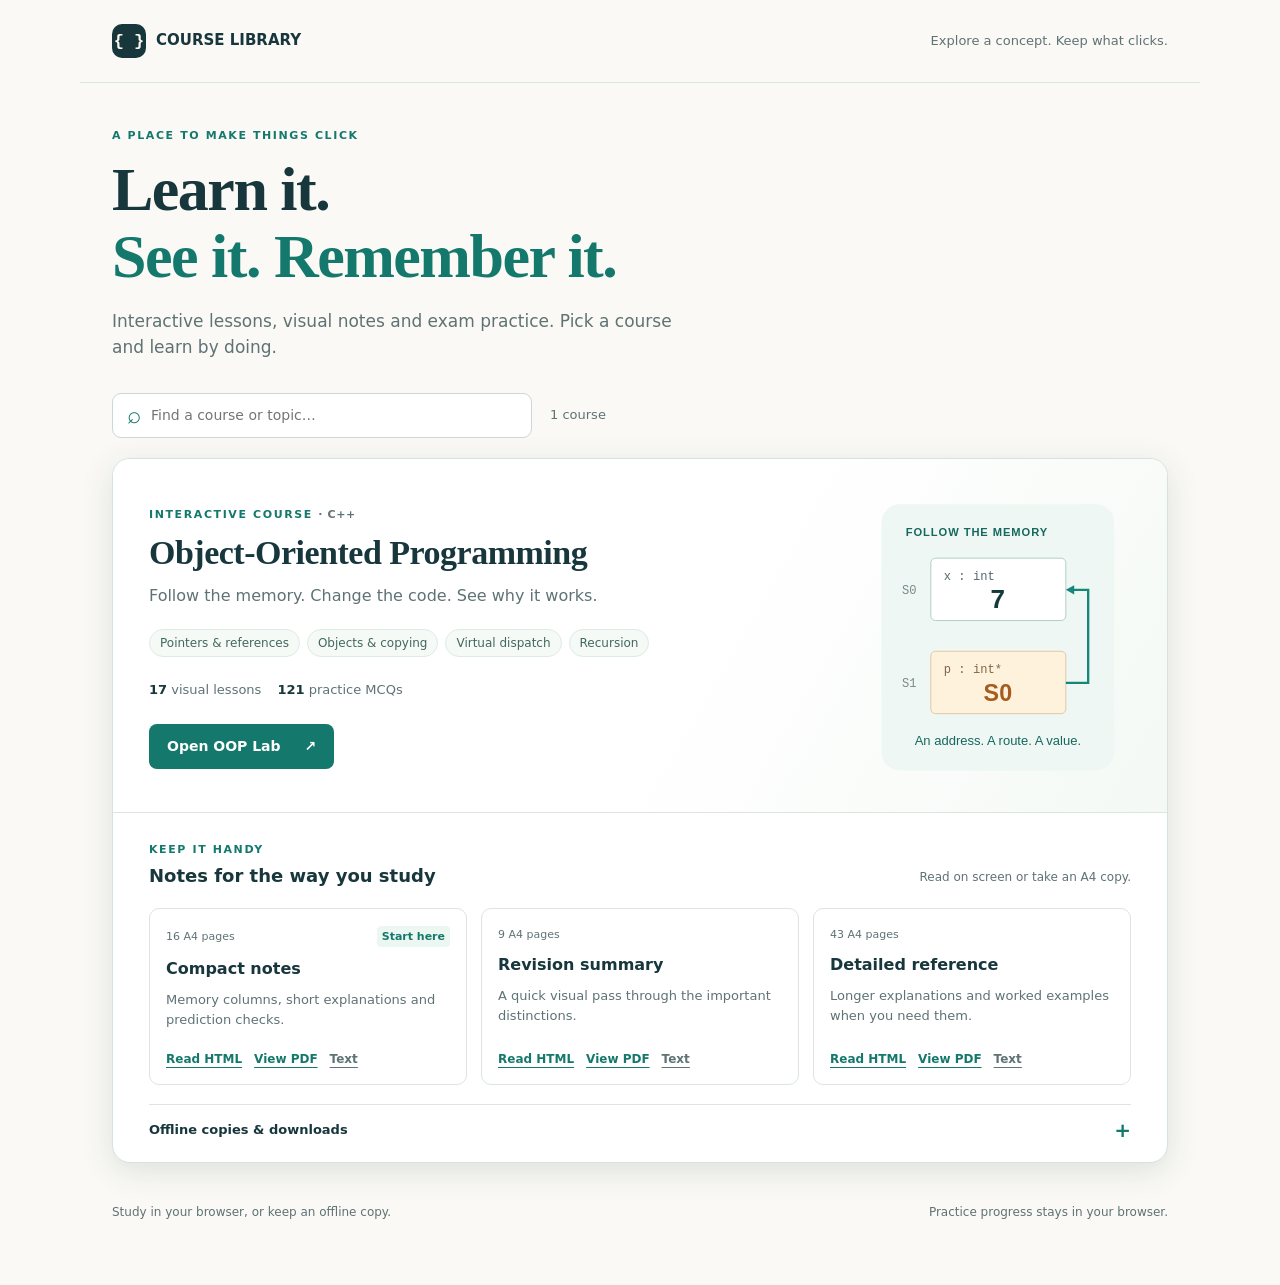
==== index.html @ b1abdab0 "Publish course library with OOP lab and visual study books" ====
<!doctype html>
<html lang="en">
<head>
<meta charset="utf-8"><meta name="viewport" content="width=device-width,initial-scale=1">
<meta name="theme-color" content="#123c3a"><meta name="description" content="Interactive lessons, visual notes and exam practice. Pick a course and learn by doing.">
<title>Course library · learn, explore, remember</title>
<style>
:root{--ink:#17373d;--muted:#5f7274;--teal:#14796c;--line:#dce5df;--paper:#faf9f5;--focus:#a65c1e}*{box-sizing:border-box}body{margin:0;background:var(--paper);color:var(--ink);font:16px/1.55 system-ui,-apple-system,'Segoe UI',sans-serif}a{color:var(--teal);text-underline-offset:4px}button,input,select{font:inherit}a:focus-visible,input:focus-visible,select:focus-visible,summary:focus-visible{outline:3px solid var(--focus);outline-offset:5px;border-radius:4px}.skip{position:absolute;top:-80px;left:12px;padding:10px;background:white;z-index:5}.skip:focus{top:12px}.masthead{max-width:1120px;padding:24px 32px;margin:auto;display:flex;align-items:center;justify-content:space-between;border-bottom:1px solid var(--line)}.brand{text-decoration:none;color:var(--ink);display:flex;align-items:center;gap:10px;font-weight:750;font-size:15px}.mark{display:grid;place-items:center;width:34px;height:34px;border-radius:10px;background:var(--ink);color:#fff9ee;font:700 17px ui-monospace,monospace}.masthead p{margin:0;color:var(--muted);font-size:13px}main{max-width:1120px;margin:auto;padding:44px 32px 64px}.intro{max-width:700px;margin-bottom:32px}.eyebrow{font-size:11px;letter-spacing:1.6px;font-weight:750;color:var(--teal)}.eyebrow span{letter-spacing:.6px;color:var(--muted)}h1{font:600 clamp(40px,6vw,62px)/1.08 Georgia,'Times New Roman',serif;letter-spacing:-1.5px;margin:12px 0 18px}h1 em{font-style:normal;color:var(--teal)}.intro p{max-width:590px;color:var(--muted);font-size:17px;margin:0}.library-tools{display:flex;align-items:center;gap:18px;margin-bottom:20px}.search{display:flex;align-items:center;gap:10px;border:1px solid #ccd8d1;border-radius:9px;background:white;max-width:420px;flex:1;padding:0 14px}.search span{font-size:24px;color:var(--teal)}.search input{border:0;background:transparent;width:100%;padding:11px 0;color:var(--ink);min-width:0;font-size:14px}.search input:focus-visible{outline-offset:0;outline:0}.search:focus-within{outline:3px solid var(--teal);outline-offset:3px}.result-count{font-size:13px;color:var(--muted);white-space:nowrap}.track-control{font-size:13px;display:flex;gap:8px;align-items:center}.track-control select{border:1px solid #ccd8d1;border-radius:7px;padding:8px;background:white}.course{border:1px solid #d6e2dc;border-radius:18px;background:white;box-shadow:0 8px 32px #193b3520;overflow:hidden;margin-bottom:24px}.course-main{display:grid;grid-template-columns:minmax(0,1fr) 270px;padding:34px 36px 30px;gap:24px;align-items:center;background:linear-gradient(120deg,#fff 55%,#f4f9f5)}h2{font:600 34px/1.15 Georgia,'Times New Roman',serif;letter-spacing:-.5px;margin:10px 0 12px;max-width:480px}.course-hook{color:var(--muted);max-width:480px;margin:0 0 20px}.chips{display:flex;flex-wrap:wrap;gap:7px;list-style:none;margin:0 0 23px;padding:0}.chips li{border:1px solid #deebe5;border-radius:30px;background:#f5faf7;padding:4px 10px;font-size:12px;color:#42675f}.course-stats{display:flex;flex-wrap:wrap;gap:16px;font-size:13px;color:var(--muted);margin:0 0 23px}.course-stats b{color:var(--ink)}.primary{display:inline-flex;justify-content:center;align-items:center;gap:24px;padding:12px 18px;border-radius:8px;background:var(--teal);color:white;font-size:14px;font-weight:700;text-decoration:none;transition:transform .15s,background .15s}.primary:hover{background:#105f55;transform:translateY(-2px)}.primary:active{transform:translateY(1px)}.course-art svg{width:100%;height:auto;display:block;max-height:290px}.resources{padding:28px 36px 22px;border-top:1px solid var(--line)}.resource-heading{display:flex;align-items:end;justify-content:space-between;gap:16px;margin-bottom:18px}h3{margin:4px 0 0;font-size:18px;font-weight:650}.resource-heading p{font-size:12px;color:var(--muted);margin:0 0 3px}.note-grid{display:grid;grid-template-columns:repeat(3,minmax(0,1fr));gap:14px}.note-card{border:1px solid var(--line);border-radius:10px;padding:17px 16px 15px;display:flex;flex-direction:column;min-width:0}.note-meta{display:flex;align-items:center;justify-content:space-between;gap:5px;font-size:11px;color:var(--muted)}.recommended{color:var(--teal);background:#edf7f1;border-radius:4px;padding:2px 5px;font-weight:750}h4{font-size:16px;margin:10px 0 8px}.note-card p{font-size:13px;color:var(--muted);margin:0 0 20px;flex:1}.note-actions{display:flex;gap:12px;flex-wrap:wrap;font-size:12px;font-weight:650}.note-actions a:last-child{color:var(--muted)}.downloads{margin-top:19px;border-top:1px solid var(--line)}.downloads summary{cursor:pointer;padding:15px 0 0;font-size:13px;font-weight:650;list-style:none;display:flex;align-items:center;justify-content:space-between;gap:8px}.downloads summary::-webkit-details-marker{display:none}.downloads summary>span{font-size:20px;line-height:1;color:var(--teal);transition:transform .15s}.downloads[open] summary>span{transform:rotate(45deg)}.download-row{display:flex;justify-content:space-between;gap:18px;align-items:center;text-decoration:none;border-bottom:1px solid var(--line);padding:14px 0;font-size:13px}.download-row:last-child{border:0}.download-row small{display:block;color:var(--muted);font-size:12px;margin-top:2px}.download-row>span:last-child{font-size:22px}.empty{padding:32px;border:1px dashed #b2c8bc;border-radius:12px;color:var(--muted);text-align:center}.footer{font-size:12px;color:var(--muted);display:flex;justify-content:space-between;gap:20px;padding-top:16px}.footer p{margin:0}[hidden]{display:none!important}@media(max-width:760px){.masthead{padding:18px 20px}.masthead p{display:none}main{padding:32px 18px 40px}.intro{margin-bottom:26px}h1{font-size:43px}.intro p{font-size:16px}.library-tools{gap:10px;flex-wrap:wrap}.search{max-width:none}.course-main{padding:26px 22px;grid-template-columns:minmax(0,1fr)}h2{font-size:30px}.course-art{display:none}.resources{padding:24px 22px 19px}.resource-heading{display:block}.resource-heading p{margin-top:7px}.note-grid{grid-template-columns:1fr}.note-card{padding:16px}.note-card p{margin-bottom:13px}.note-actions{font-size:14px;gap:20px}.note-meta{font-size:12px}.footer{display:block}.footer p+p{margin-top:8px}.primary{width:100%}.track-control{width:100%}.track-control select{flex:1}}@media(prefers-reduced-motion:reduce){*{transition:none!important;animation:none!important}}@media print{.masthead,.library-tools,.course-art,.footer{display:none}main{padding:0}.course{box-shadow:none;break-inside:avoid}.course-main,.resources{padding:18px}.note-grid{display:block}.note-card{margin-bottom:10px}.downloads{display:none}}
</style>
</head>
<body>
<a class="skip" href="#courses">Skip to courses</a>
<header class="masthead"><a class="brand" href="./"><span class="mark" aria-hidden="true">{ }</span>COURSE LIBRARY</a><p>Explore a concept. Keep what clicks.</p></header>
<main>
<div class="intro"><div class="eyebrow">A PLACE TO MAKE THINGS CLICK</div><h1>Learn it.<br><em>See it. Remember it.</em></h1><p>Interactive lessons, visual notes and exam practice. Pick a course and learn by doing.</p></div>
<div class="library-tools"><label class="search"><span aria-hidden="true">⌕</span><input id="search" type="search" aria-label="Find a course or topic" placeholder="Find a course or topic…"></label><span class="result-count" aria-live="polite"><span id="result-count">1</span> <span id="result-label">course</span></span></div>
<div id="courses"><section class="course" id="oop" data-search="object-oriented programming oop lab c++  pointers &amp; references objects &amp; copying virtual dispatch recursion" data-tracks="" aria-labelledby="oop-title">
          <div class="course-main"><div class="course-copy"><div class="eyebrow">INTERACTIVE COURSE <span>· C++</span></div><h2 id="oop-title">Object-Oriented Programming</h2><p class="course-hook">Follow the memory. Change the code. See why it works.</p><ul class="chips" aria-label="Topics"><li>Pointers &amp; references</li><li>Objects &amp; copying</li><li>Virtual dispatch</li><li>Recursion</li></ul><div class="course-stats"><span><b>17</b> visual lessons</span><span><b>121</b> practice MCQs</span></div><a class="primary" href="courses/oop/index.html">Open OOP Lab <span aria-hidden="true">↗</span></a></div><div class="course-art" aria-hidden="true"><svg viewBox="0 0 290 310" role="presentation"><rect x="22" y="12" width="250" height="286" rx="20" fill="#eef7f4"/><text x="48" y="46" fill="#16685f" font-size="12" font-family="sans-serif" font-weight="700" letter-spacing="1">FOLLOW THE MEMORY</text><text x="44" y="108" fill="#778b8a" font-size="13" font-family="monospace">S0</text><rect x="75" y="70" width="145" height="67" rx="5" fill="white" stroke="#aacdc4"/><text x="89" y="93" fill="#53676b" font-size="13" font-family="monospace">x : int</text><text x="147" y="123" text-anchor="middle" fill="#123c3a" font-size="28" font-family="sans-serif" font-weight="700">7</text><text x="44" y="208" fill="#778b8a" font-size="13" font-family="monospace">S1</text><rect x="75" y="170" width="145" height="67" rx="5" fill="#fff2dd" stroke="#dec4a0"/><text x="89" y="193" fill="#7d6649" font-size="13" font-family="monospace">p : int*</text><text x="147" y="223" text-anchor="middle" fill="#a65c1e" font-size="25" font-family="sans-serif" font-weight="700">S0</text><path d="M220 204 H244 V104 H226" fill="none" stroke="#168678" stroke-width="2.5"/><polygon points="220,104 229,99 229,109" fill="#168678"/><text x="147" y="271" text-anchor="middle" fill="#16685f" font-size="14" font-family="sans-serif">An address. A route. A value.</text></svg></div></div>
          <div class="resources"><div class="resource-heading"><div><div class="eyebrow">KEEP IT HANDY</div><h3>Notes for the way you study</h3></div><p>Read on screen or take an A4 copy.</p></div><div class="note-grid"><article class="note-card"><div class="note-meta"><span>16 A4 pages</span><span class="recommended">Start here</span></div><h4>Compact notes</h4><p>Memory columns, short explanations and prediction checks.</p><div class="note-actions"><a href="courses/oop/notes/compact.html">Read HTML</a><a href="courses/oop/notes/compact.pdf">View PDF</a><a href="courses/oop/notes/compact.txt">Text</a></div></article><article class="note-card"><div class="note-meta"><span>9 A4 pages</span></div><h4>Revision summary</h4><p>A quick visual pass through the important distinctions.</p><div class="note-actions"><a href="courses/oop/notes/summary.html">Read HTML</a><a href="courses/oop/notes/summary.pdf">View PDF</a><a href="courses/oop/notes/summary.txt">Text</a></div></article><article class="note-card"><div class="note-meta"><span>43 A4 pages</span></div><h4>Detailed reference</h4><p>Longer explanations and worked examples when you need them.</p><div class="note-actions"><a href="courses/oop/notes/reference.html">Read HTML</a><a href="courses/oop/notes/reference.pdf">View PDF</a><a href="courses/oop/notes/reference.txt">Text</a></div></article></div><details class="downloads"><summary>Offline copies & downloads <span aria-hidden="true">+</span></summary><div><a class="download-row" href="courses/oop/index.html" download="OOP-Lab.html"><span><strong>Offline lab HTML</strong><small>The whole lab in one file</small></span><span aria-hidden="true">↓</span></a><a class="download-row" href="courses/oop/downloads/compact-notes.zip" download><span><strong>Compact notes pack</strong><small>PDF, interactive HTML and text</small></span><span aria-hidden="true">↓</span></a><a class="download-row" href="courses/oop/downloads/reference-and-summary.zip" download><span><strong>Reference &amp; summary pack</strong><small>Both books in PDF, HTML and text</small></span><span aria-hidden="true">↓</span></a></div></details></div></section></div>
<p class="empty" id="empty" hidden>No matching courses. Try a course name, language or topic.</p>
<footer class="footer"><p>Study in your browser, or keep an offline copy.</p><p>Practice progress stays in your browser.</p></footer>
</main>
<script>
const search=document.querySelector('#search'),track=document.querySelector('#track'),cards=[...document.querySelectorAll('.course')];
function filter(){const words=search.value.toLocaleLowerCase().trim().split(/\s+/).filter(Boolean),selected=track?track.value:'';let count=0;for(const c of cards){const matches=words.every(w=>c.dataset.search.includes(w))&&(!selected||c.dataset.tracks.split(' ').includes(selected));c.hidden=!matches;if(matches)count++;}document.querySelector('#result-count').textContent=count;document.querySelector('#result-label').textContent=count===1?'course':'courses';document.querySelector('#empty').hidden=count!==0;}
search.addEventListener('input',filter);if(track)track.addEventListener('change',filter);
</script>
</body>
</html>
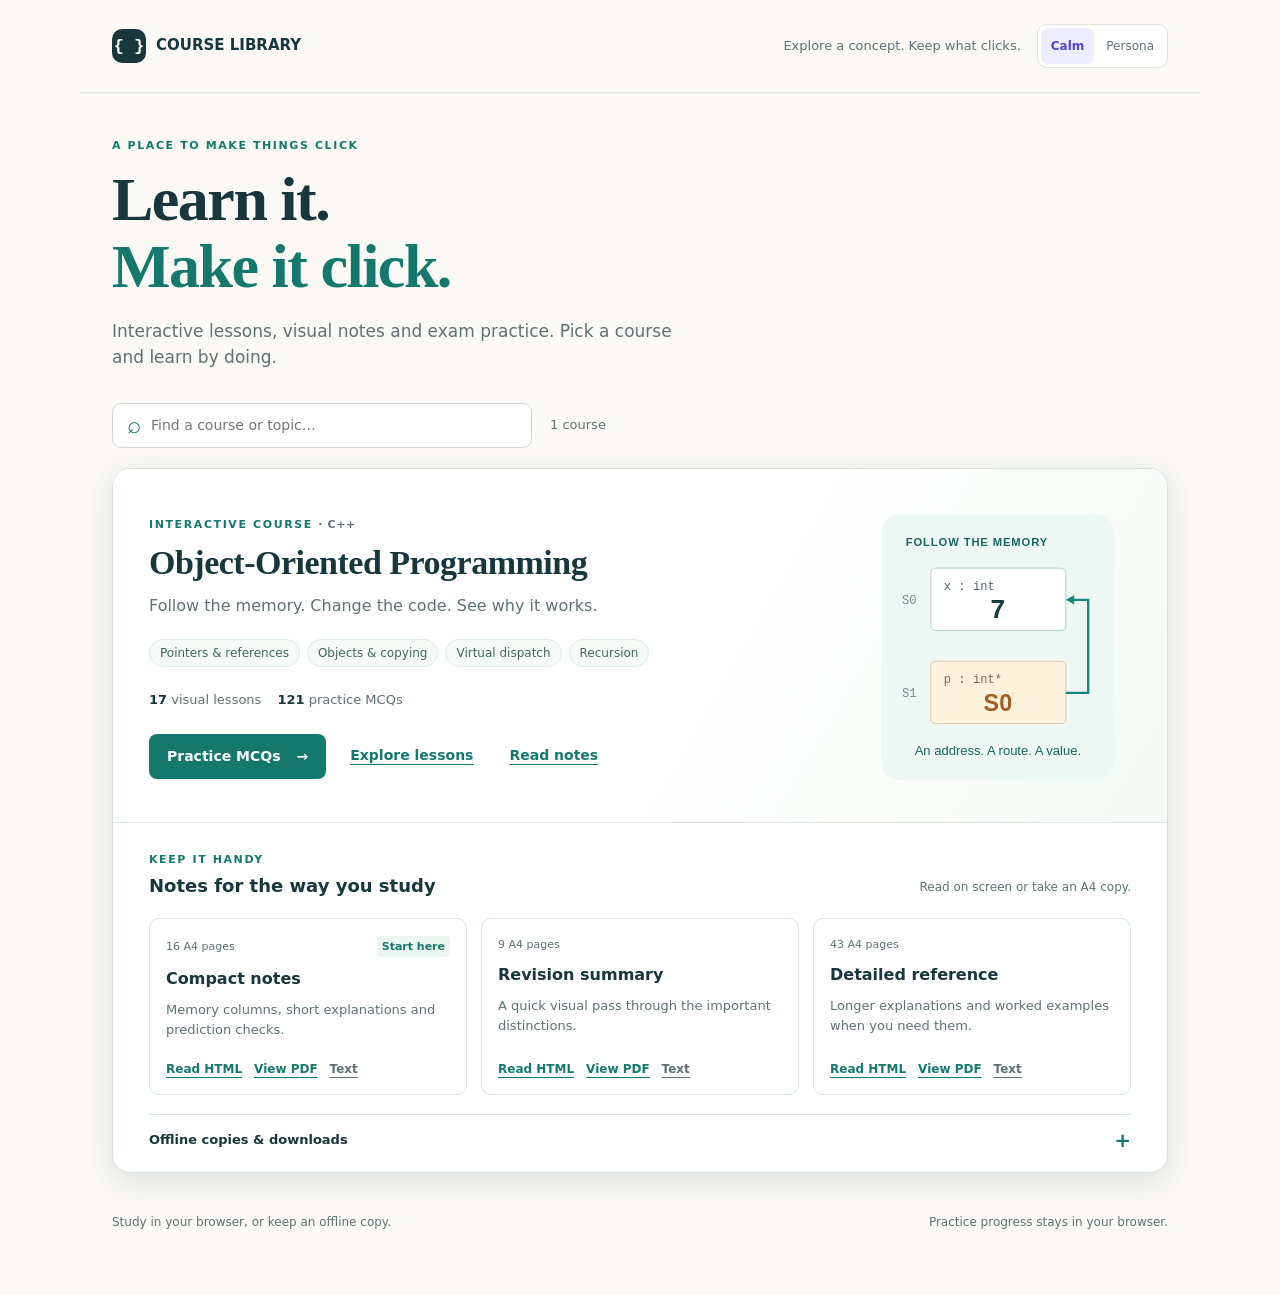
==== commit e4b30a70: "Add optional Persona appearance and improve shared study UX" ====
--- a/index.html
+++ b/index.html
@@ -4,18 +4,141 @@
 <meta charset="utf-8"><meta name="viewport" content="width=device-width,initial-scale=1">
 <meta name="theme-color" content="#123c3a"><meta name="description" content="Interactive lessons, visual notes and exam practice. Pick a course and learn by doing.">
 <title>Course library · learn, explore, remember</title>
+<script>try{document.documentElement.dataset.appearance=localStorage.getItem('course-appearance')==='persona'?'persona':'calm'}catch{}</script>
 <style>
 :root{--ink:#17373d;--muted:#5f7274;--teal:#14796c;--line:#dce5df;--paper:#faf9f5;--focus:#a65c1e}*{box-sizing:border-box}body{margin:0;background:var(--paper);color:var(--ink);font:16px/1.55 system-ui,-apple-system,'Segoe UI',sans-serif}a{color:var(--teal);text-underline-offset:4px}button,input,select{font:inherit}a:focus-visible,input:focus-visible,select:focus-visible,summary:focus-visible{outline:3px solid var(--focus);outline-offset:5px;border-radius:4px}.skip{position:absolute;top:-80px;left:12px;padding:10px;background:white;z-index:5}.skip:focus{top:12px}.masthead{max-width:1120px;padding:24px 32px;margin:auto;display:flex;align-items:center;justify-content:space-between;border-bottom:1px solid var(--line)}.brand{text-decoration:none;color:var(--ink);display:flex;align-items:center;gap:10px;font-weight:750;font-size:15px}.mark{display:grid;place-items:center;width:34px;height:34px;border-radius:10px;background:var(--ink);color:#fff9ee;font:700 17px ui-monospace,monospace}.masthead p{margin:0;color:var(--muted);font-size:13px}main{max-width:1120px;margin:auto;padding:44px 32px 64px}.intro{max-width:700px;margin-bottom:32px}.eyebrow{font-size:11px;letter-spacing:1.6px;font-weight:750;color:var(--teal)}.eyebrow span{letter-spacing:.6px;color:var(--muted)}h1{font:600 clamp(40px,6vw,62px)/1.08 Georgia,'Times New Roman',serif;letter-spacing:-1.5px;margin:12px 0 18px}h1 em{font-style:normal;color:var(--teal)}.intro p{max-width:590px;color:var(--muted);font-size:17px;margin:0}.library-tools{display:flex;align-items:center;gap:18px;margin-bottom:20px}.search{display:flex;align-items:center;gap:10px;border:1px solid #ccd8d1;border-radius:9px;background:white;max-width:420px;flex:1;padding:0 14px}.search span{font-size:24px;color:var(--teal)}.search input{border:0;background:transparent;width:100%;padding:11px 0;color:var(--ink);min-width:0;font-size:14px}.search input:focus-visible{outline-offset:0;outline:0}.search:focus-within{outline:3px solid var(--teal);outline-offset:3px}.result-count{font-size:13px;color:var(--muted);white-space:nowrap}.track-control{font-size:13px;display:flex;gap:8px;align-items:center}.track-control select{border:1px solid #ccd8d1;border-radius:7px;padding:8px;background:white}.course{border:1px solid #d6e2dc;border-radius:18px;background:white;box-shadow:0 8px 32px #193b3520;overflow:hidden;margin-bottom:24px}.course-main{display:grid;grid-template-columns:minmax(0,1fr) 270px;padding:34px 36px 30px;gap:24px;align-items:center;background:linear-gradient(120deg,#fff 55%,#f4f9f5)}h2{font:600 34px/1.15 Georgia,'Times New Roman',serif;letter-spacing:-.5px;margin:10px 0 12px;max-width:480px}.course-hook{color:var(--muted);max-width:480px;margin:0 0 20px}.chips{display:flex;flex-wrap:wrap;gap:7px;list-style:none;margin:0 0 23px;padding:0}.chips li{border:1px solid #deebe5;border-radius:30px;background:#f5faf7;padding:4px 10px;font-size:12px;color:#42675f}.course-stats{display:flex;flex-wrap:wrap;gap:16px;font-size:13px;color:var(--muted);margin:0 0 23px}.course-stats b{color:var(--ink)}.primary{display:inline-flex;justify-content:center;align-items:center;gap:24px;padding:12px 18px;border-radius:8px;background:var(--teal);color:white;font-size:14px;font-weight:700;text-decoration:none;transition:transform .15s,background .15s}.primary:hover{background:#105f55;transform:translateY(-2px)}.primary:active{transform:translateY(1px)}.course-art svg{width:100%;height:auto;display:block;max-height:290px}.resources{padding:28px 36px 22px;border-top:1px solid var(--line)}.resource-heading{display:flex;align-items:end;justify-content:space-between;gap:16px;margin-bottom:18px}h3{margin:4px 0 0;font-size:18px;font-weight:650}.resource-heading p{font-size:12px;color:var(--muted);margin:0 0 3px}.note-grid{display:grid;grid-template-columns:repeat(3,minmax(0,1fr));gap:14px}.note-card{border:1px solid var(--line);border-radius:10px;padding:17px 16px 15px;display:flex;flex-direction:column;min-width:0}.note-meta{display:flex;align-items:center;justify-content:space-between;gap:5px;font-size:11px;color:var(--muted)}.recommended{color:var(--teal);background:#edf7f1;border-radius:4px;padding:2px 5px;font-weight:750}h4{font-size:16px;margin:10px 0 8px}.note-card p{font-size:13px;color:var(--muted);margin:0 0 20px;flex:1}.note-actions{display:flex;gap:12px;flex-wrap:wrap;font-size:12px;font-weight:650}.note-actions a:last-child{color:var(--muted)}.downloads{margin-top:19px;border-top:1px solid var(--line)}.downloads summary{cursor:pointer;padding:15px 0 0;font-size:13px;font-weight:650;list-style:none;display:flex;align-items:center;justify-content:space-between;gap:8px}.downloads summary::-webkit-details-marker{display:none}.downloads summary>span{font-size:20px;line-height:1;color:var(--teal);transition:transform .15s}.downloads[open] summary>span{transform:rotate(45deg)}.download-row{display:flex;justify-content:space-between;gap:18px;align-items:center;text-decoration:none;border-bottom:1px solid var(--line);padding:14px 0;font-size:13px}.download-row:last-child{border:0}.download-row small{display:block;color:var(--muted);font-size:12px;margin-top:2px}.download-row>span:last-child{font-size:22px}.empty{padding:32px;border:1px dashed #b2c8bc;border-radius:12px;color:var(--muted);text-align:center}.footer{font-size:12px;color:var(--muted);display:flex;justify-content:space-between;gap:20px;padding-top:16px}.footer p{margin:0}[hidden]{display:none!important}@media(max-width:760px){.masthead{padding:18px 20px}.masthead p{display:none}main{padding:32px 18px 40px}.intro{margin-bottom:26px}h1{font-size:43px}.intro p{font-size:16px}.library-tools{gap:10px;flex-wrap:wrap}.search{max-width:none}.course-main{padding:26px 22px;grid-template-columns:minmax(0,1fr)}h2{font-size:30px}.course-art{display:none}.resources{padding:24px 22px 19px}.resource-heading{display:block}.resource-heading p{margin-top:7px}.note-grid{grid-template-columns:1fr}.note-card{padding:16px}.note-card p{margin-bottom:13px}.note-actions{font-size:14px;gap:20px}.note-meta{font-size:12px}.footer{display:block}.footer p+p{margin-top:8px}.primary{width:100%}.track-control{width:100%}.track-control select{flex:1}}@media(prefers-reduced-motion:reduce){*{transition:none!important;animation:none!important}}@media print{.masthead,.library-tools,.course-art,.footer{display:none}main{padding:0}.course{box-shadow:none;break-inside:avoid}.course-main,.resources{padding:18px}.note-grid{display:block}.note-card{margin-bottom:10px}.downloads{display:none}}
+</style>
+<style>:root{--persona-backdrop:url([data-uri])}
+/* Shared behavior and readable layout in both appearances. */
+[hidden]{display:none!important}.layout,.on-course .layout{display:block;max-width:1440px}.layout main,.on-course main{max-width:1320px;margin:auto;padding:32px clamp(20px,4vw,64px) 60px}.site-header{gap:16px}.brand{min-width:0}.chapters-toggle{display:grid;place-items:center;padding:0;width:44px;min-width:44px;height:44px;min-height:44px;font-size:19px;letter-spacing:1px;box-shadow:none!important;background:transparent!important;color:var(--ink)!important}.site-header nav{margin-left:auto}.course-rail,.on-course .course-rail,.header-away .course-rail{display:none;position:fixed;top:0;left:0;right:auto;bottom:0;width:min(370px,calc(100vw - 30px));height:100dvh;max-height:100dvh;border-radius:0;z-index:81;padding:22px;background:var(--panel);border-right:1px solid var(--line);box-shadow:12px 0 60px #18132d35;overflow:auto;overscroll-behavior:contain}.course-rail.open,.on-course .course-rail.open{display:block}.nav-scrim{position:fixed;inset:0;z-index:80;width:100%;height:100%;background:#14102375!important;border:0;border-radius:0;box-shadow:none!important;backdrop-filter:blur(3px);cursor:pointer}.menu-open{overflow:hidden}.drawer-heading{display:flex;align-items:center;justify-content:space-between;margin-bottom:16px}.drawer-heading button{min-width:44px;padding:4px;font-size:24px;box-shadow:none}.drawer-modes{display:grid;grid-template-columns:1fr 1fr;gap:8px;padding-bottom:20px;border-bottom:1px solid var(--line)}.drawer-modes a{padding:10px;border:1px solid var(--line);border-radius:8px;text-decoration:none;font-size:13px}.rail-intro{display:none}.chapter-link{font-size:13px;min-height:48px}.course-rail input[type=checkbox]{width:auto}.appearance-picker{display:flex;gap:2px;padding:3px;border:1px solid var(--line,#dfe2ee);border-radius:10px;background:var(--panel,#fff)}.appearance-picker button{min-height:36px;padding:6px 10px;font-size:12px;border:0;box-shadow:none;border-radius:7px;background:transparent;color:var(--muted,#68677e);transform:none!important}.appearance-picker button[aria-pressed=true]{background:var(--sage,#eeedff);color:var(--green,#5146dc);font-weight:750}.practice-heading{display:flex;align-items:center;justify-content:space-between;gap:20px;margin:10px 0 24px}.practice-heading h1{font-size:clamp(30px,4vw,50px);margin:7px 0 9px}.practice-heading p{margin:0;color:var(--muted)}.practice-setup{margin:0;padding:28px;max-width:none;background:var(--panel)}.practice-start{display:flex;align-items:center;gap:18px;margin-bottom:26px;flex-wrap:wrap}.practice-start button{min-width:200px;font-size:17px}.practice-start p{margin:0;font-size:14px;color:var(--muted)}.practice-filters{border-top:1px solid var(--line);padding-top:22px;display:grid;gap:22px}.choice-group{border:0;padding:0;margin:0;min-width:0}.choice-group legend{font-size:13px;font-weight:700;margin-bottom:10px}.filter-chips,.model-options{display:flex;flex-wrap:wrap;gap:7px}.filter-chip,.model-options button{padding:9px 13px;min-height:44px;font-size:13px;box-shadow:none;background:var(--panel);color:var(--ink);border:1px solid var(--line)}.filter-chip[aria-pressed=true],.model-options button[aria-pressed=true]{color:var(--green);border-color:var(--green);background:var(--sage);box-shadow:inset 0 0 0 1px var(--green)}.filter-more{border-top:1px solid var(--line);padding-top:12px}.filter-more summary{cursor:pointer;min-height:44px;display:flex;align-items:center;font-size:14px;font-weight:650}.filter-more .field-grid{margin-top:14px}.session-alternatives{display:flex;flex-wrap:wrap;gap:14px;align-items:center;border-top:1px solid var(--line);margin-top:24px;padding-top:20px}.practice-metrics{display:flex;gap:20px;flex-wrap:wrap;font-size:12px;color:var(--muted);margin:22px 0}.practice-metrics b{color:var(--ink);font-size:18px}.session-progress{display:flex;gap:14px;flex-wrap:wrap;justify-content:space-between;margin:20px 0 6px}.session-progress span{font-size:13px;color:var(--muted)}.session-progress b{color:var(--ink);font-variant-numeric:tabular-nums}.session-counter{display:flex;gap:16px;flex-wrap:wrap}.quiz-card{padding:clamp(20px,3vw,38px)}.quiz-card h2{color:var(--ink);font-size:clamp(20px,2.4vw,30px);line-height:1.4}.choice{color:var(--ink);font-size:15px;min-height:59px;align-items:center}.choice-letter{color:var(--ink)}.quiz-card .button-row{margin-top:20px}.feedback{margin-top:20px}.feedback p{color:#335d49}.feedback.is-missed p{color:#624623}.quiz-nav-status{min-height:24px;font-size:13px;color:var(--muted)}.model-choice{display:flex;flex-direction:column;gap:8px;min-width:0}.model-choice>span{font-size:12px;color:var(--muted)}.model-options button{font-size:12px}.control-row{align-items:center}.probe-slider{width:min(380px,100%);display:flex;gap:12px;align-items:center;font-size:13px}.probe-slider input{flex:1;min-width:80px}.timeline-scrub{display:flex;align-items:center;gap:14px;margin-top:14px;font-size:12px;color:var(--muted)}.timeline-scrub input{flex:1;min-width:90px;max-width:500px}.array-cell[data-lab-set]{cursor:pointer;box-shadow:0 3px 0 #d5cde9;background:white;color:var(--ink);padding:10px;min-width:52px;font:20px var(--mono)}.array-cell[data-lab-set].selected{background:var(--pale-amber);border-color:var(--amber)}.recall-encounter{max-width:880px;margin:0 auto}.recall-deck-top{display:flex;justify-content:space-between;align-items:center;gap:18px;margin:22px 0}.recall-deck-top p{margin:0;font-size:13px;color:var(--muted)}.recall-stage{background:var(--panel);border:1px solid var(--line);padding:clamp(24px,5vw,48px);border-radius:20px;box-shadow:0 5px 0 #dcd9ec}.recall-stage h2{font-size:clamp(22px,3vw,32px);line-height:1.4;margin:18px 0 24px}.recall-stage textarea{width:100%;min-height:100px;border:1px solid var(--line);background:var(--paper);color:var(--ink);border-radius:10px;padding:14px;font:inherit;resize:vertical}.recall-explanation{margin-top:24px;padding:22px;border-left:4px solid var(--green);background:var(--sage);line-height:1.7}.recall-explanation p{margin:10px 0}.recall-rating{margin-top:24px}.recall-rating>p{font-size:12px;color:var(--muted)}.recall-links{display:flex;flex-wrap:wrap;gap:20px;margin-top:24px;font-size:14px}.recall-index{margin-top:26px}.recall-index summary{min-height:44px;cursor:pointer}.recall-index-list{display:flex;flex-wrap:wrap;gap:8px;margin-top:12px}.recall-index-list button{font-size:12px;background:var(--panel);color:var(--ink);border-color:var(--line);box-shadow:none}.recall-index-list button[aria-current=true]{border-color:var(--green);background:var(--sage)}.copy-stage{position:relative;width:100%;min-height:260px;display:grid;grid-template-columns:1fr 1fr;gap:40px 20px;align-items:center;padding:12px}.copy-port{position:relative;z-index:2}.copy-port small{display:block;font:11px var(--mono);margin-bottom:8px}.copy-port strong{display:inline-block;border:2px solid var(--green);background:var(--panel);padding:10px 22px;min-width:100px;font:700 22px var(--mono);border-radius:10px}.copy-resource{z-index:2;grid-column:1/-1;justify-self:center}.copy-stage.deep .copy-resource{grid-column:auto}.copy-resource small{display:block;font:11px var(--mono);margin-bottom:8px}.copy-resource strong{display:grid;place-items:center;width:90px;height:80px;background:var(--pale-amber);border:2px solid var(--amber);font:700 32px var(--mono);border-radius:10px;box-shadow:0 5px 0 #cba474}.copy-routes{position:absolute;inset:0;width:100%;height:100%;pointer-events:none;overflow:visible;z-index:1;color:var(--green)}.copy-routes path{fill:none;stroke:currentColor;stroke-width:3}.copy-routes .quiet-route{color:#8b92a2;stroke-dasharray:5 5}.copy-readings{display:flex;gap:20px;justify-content:center;font:13px var(--mono);flex-wrap:wrap}.machine-shell{position:relative;width:min(450px,100%);aspect-ratio:2/1;display:grid;place-items:center}.machine-art{display:none;position:absolute;inset:0;background-image:var(--memory-machine);background-size:contain;background-position:center;background-repeat:no-repeat;pointer-events:none}.machine-readout{z-index:1;display:flex;gap:24px;align-items:center;justify-content:center}.machine-readout .memory-cell{min-width:76px}.scope-lanes{display:flex;flex-direction:column;align-items:center;gap:18px;width:100%}.scope-frame{border:2px dashed var(--line);padding:12px;border-radius:12px;font-size:12px}.scope-static{display:flex;align-items:center;gap:12px}.scope-static>small{max-width:100px;font-size:11px}.scene-cue{display:flex;align-items:center;justify-content:space-between;gap:12px;margin-bottom:14px;font-size:12px;color:var(--muted)}.scene-cue b{color:var(--green)}
+@media(max-width:760px){.layout main,.on-course main{padding:24px 17px 45px}.site-header{height:auto;min-height:62px;gap:9px;flex-wrap:wrap;padding:8px 12px}.site-header nav{order:4;flex-basis:100%;height:34px;justify-content:center;gap:32px}.site-header nav a{min-height:32px;font-size:12px;padding:4px}.site-header [data-appearance-slot]{margin-left:auto}.appearance-picker button{padding:6px 8px;min-height:34px;font-size:11px}.brand{font-size:17px}.brand-icon{display:none}.chapters-toggle{width:38px;min-width:38px;min-height:38px;height:38px}.practice-heading{display:block}.practice-heading h1{font-size:35px}.practice-setup{padding:20px 17px}.practice-start{gap:12px}.practice-start button{width:100%;font-size:16px}.filter-chips{gap:6px}.filter-chip{font-size:12px;padding:9px 10px}.session-alternatives{display:grid}.session-alternatives button{width:100%}.choice{font-size:14px;line-height:1.6}.session-progress{gap:7px}.session-progress span{font-size:11px}.session-counter{gap:12px}.quiz-card{padding:20px 15px}.model-options{gap:6px}.model-options button{font-size:11px;padding:9px 11px}.copy-stage{padding:6px;gap:45px 12px}.copy-port strong{min-width:80px;padding:10px 14px;font-size:18px}.copy-port small{font-size:10px}.recall-stage{padding:24px 20px}.recall-stage .button-row button{flex:1}.recall-links{font-size:13px}.scope-static{gap:8px}.machine-readout{gap:12px}.machine-readout .memory-cell{min-width:60px;font-size:22px}.site-footer{font-size:12px}}
+.call-history{display:flex;flex-wrap:wrap;justify-content:center;gap:7px}.call-history>span{font-size:10px;color:var(--muted);background:var(--panel);border:1px solid var(--line);border-radius:6px;padding:7px}.call-history b{font:700 18px var(--mono);display:block;color:var(--ink)}
+.copy-blaster{display:none}.feedback-comparison{display:grid;grid-template-columns:1fr 1fr;gap:16px;margin:20px 0}.feedback-comparison figure{margin:0;border:1px solid currentColor;padding:16px;background:#fff8}.feedback-comparison svg{width:100%;max-height:160px;color:#45435a}.feedback-comparison figcaption{font-size:13px;color:#313043}.feedback-comparison b{display:block;margin-top:6px;font-size:12px}.feedback-comparison code{overflow-wrap:anywhere}
+.lab-body{display:flex;flex-direction:column}.lab-body>.tab-row{order:-4}.lab-body>.control-row{order:-3}.lab-body>.timeline-scrub{order:-2}.lab-body>.lab-stage{order:0}.lab-body>.status-box{order:1}.lab-body>.prediction{order:-1}.control-row{margin-top:8px;margin-bottom:18px}.probe-slider input{min-height:32px}.timeline-scrub{margin:0 0 18px}
+.scope-static{display:grid;grid-template-columns:1fr;justify-items:center;width:100%;gap:6px}.scope-static>small{max-width:none;font-size:12px}.machine-shell{max-width:450px;width:100%}:root:not([data-appearance=persona]) .machine-shell{aspect-ratio:auto;min-height:95px}
+.pipeline .trace-visited{border:2px solid var(--green);background:var(--sage);color:var(--ink)}.motion-on .trace-visited{animation:trace-visit .5s both;animation-delay:calc(var(--trace-order,0)*.12s)}@keyframes trace-visit{0%{opacity:.25;transform:translateY(-8px) scale(.96)}55%{opacity:1;transform:translateY(3px) scale(1.03,.97)}100%{transform:none}}.released-target{display:flex;flex-direction:column;align-items:center;justify-content:center;border:2px dashed #9292a5;color:var(--muted);padding:14px;min-height:105px;max-width:180px;gap:7px;font-size:13px}.released-target b{font-size:30px;line-height:1}.released-target small{font-size:11px}.diagram .released-target{background:#fff8}[data-appearance=persona] .released-target,[data-appearance=persona] .released-target small{color:#f3e5ed;background:#271e2b}
+@media(max-width:600px){.feedback-comparison{grid-template-columns:1fr}.feedback-comparison svg{max-height:145px}}
+@media print{.nav-scrim,.course-rail,.appearance-picker{display:none!important}}
+
+/* Composition follows the reviewed references; all content stays live. */
+@media screen{
+:root[data-appearance=persona]{--paper:#eeeae2;--panel:#fffdf6;--ink:#17171d;--muted:#55535b;--line:#c6c1bb;--green:#d90935;--sage:#ffe5e9;--amber:#a05a00;--pale-amber:#ffe5b2;--red:#b51535;--pale-red:#ffe7ed;--radius:3px}
+[data-appearance=persona] body{background-color:var(--paper);background-image:var(--persona-backdrop);background-size:100% auto;background-repeat:repeat-y;color:var(--ink)}
+[data-appearance=persona] .site-header,[data-appearance=persona] .masthead,[data-appearance=persona] .reader-header{background:#111116;color:#fff;border-bottom:5px solid #ed0739;backdrop-filter:none}
+[data-appearance=persona] .site-header .brand,[data-appearance=persona] .masthead .brand,[data-appearance=persona] .reader-header a{color:white}
+[data-appearance=persona] .brand-icon,[data-appearance=persona] .mark{background:#e50939;color:white;border-radius:0;transform:rotate(-7deg);box-shadow:3px 3px 0 white}
+[data-appearance=persona] .site-header nav a{color:#dcd8d9}
+[data-appearance=persona] .site-header nav a.active{color:#fff}
+[data-appearance=persona] .chapters-toggle{color:white!important;border-color:#67626e!important}
+[data-appearance=persona] .site-header .appearance-picker,[data-appearance=persona] .masthead .appearance-picker,[data-appearance=persona] .reader-header .appearance-picker{background:#26232b;border-color:#67616d}
+[data-appearance=persona] .appearance-picker button{color:#d8d4df;border-radius:0}
+[data-appearance=persona] .appearance-picker button[aria-pressed=true]{background:#e30939;color:white}
+[data-appearance=persona] h1{font-family:Impact,'Arial Narrow','Segoe UI',sans-serif;font-weight:400;letter-spacing:.005em}
+[data-appearance=persona] .layout main,[data-appearance=persona] .study-reader .book{background:#f5f0e8d9}
+[data-appearance=persona] .practice-heading,[data-appearance=persona] .mode-heading,[data-appearance=persona] .intro{padding:18px 20px;background:#fffdf5;box-shadow:5px 5px 0 #17171d;border-left:8px solid #e00837}
+[data-appearance=persona] .practice-heading h1,[data-appearance=persona] .mode-heading h1,[data-appearance=persona] .intro h1{font-size:clamp(40px,5vw,66px);line-height:1.03}
+[data-appearance=persona] .lesson-header h1{display:inline;background:#17171d;color:white;padding:8px 18px;box-shadow:7px 6px 0 #df0a37;box-decoration-break:clone;-webkit-box-decoration-break:clone;line-height:1.5}
+[data-appearance=persona] .lesson-intro{margin-top:16px;color:#37323d}
+[data-appearance=persona] h1 em{color:#cc0733}
+[data-appearance=persona] .eyebrow,[data-appearance=persona] .lesson-topline,[data-appearance=persona] .lesson-tools>span{color:#5b3440}
+[data-appearance=persona] button,[data-appearance=persona] .button,[data-appearance=persona] .primary{border-radius:2px;box-shadow:3px 4px 0 #18151e;border:2px solid #18151e}
+[data-appearance=persona] button:hover,[data-appearance=persona] .button:hover,[data-appearance=persona] .primary:hover{background:#b30028;color:white}
+[data-appearance=persona] button:active,[data-appearance=persona] .button:active{transform:translate(3px,3px) scale(.98);box-shadow:0 0 0 transparent}
+[data-appearance=persona] button.outline,[data-appearance=persona] .button.outline{background:#fffdf6;color:#17171d;border-color:#17171d;box-shadow:3px 3px 0 #b6b0b2}
+[data-appearance=persona] button.text-button{background:transparent;box-shadow:none;border:0;color:#b4062e}
+[data-appearance=persona] .practice-setup,[data-appearance=persona] .quiz-card,[data-appearance=persona] .recall-stage,[data-appearance=persona] .course,[data-appearance=persona] .keep-panel{border:2px solid #17171d;border-radius:3px;box-shadow:6px 7px 0 #17171d;background:#fffdf8}
+[data-appearance=persona] .practice-start{border-left:8px solid #e00939;padding-left:20px}
+[data-appearance=persona] .practice-start>button{font-size:21px;padding:17px 26px;box-shadow:4px 5px 0 #15151b}
+[data-appearance=persona] .filter-chip,[data-appearance=persona] .model-options button{background:#fffdf7;color:#24202c;border:1px solid #93909a;box-shadow:none}
+[data-appearance=persona] .filter-chip[aria-pressed=true],[data-appearance=persona] .model-options button[aria-pressed=true]{background:#15151b;color:white;border-color:#15151b;box-shadow:3px 3px 0 #e30a3b}
+[data-appearance=persona] .course-card{background:#fffdf8;border:2px solid #17171d;border-radius:2px;box-shadow:4px 4px 0 #bcb4b7;padding:23px}
+[data-appearance=persona] .course-card:hover{box-shadow:5px 6px 0 #df0a37;border-color:#17171d}
+[data-appearance=persona] .course-symbol{background:#17171d!important;color:white!important;border-radius:2px;transform:rotate(-5deg);box-shadow:3px 3px 0 #e1093a}
+[data-appearance=persona] .course-card small,[data-appearance=persona] .keep-panel li{color:#45414e}
+[data-appearance=persona] .course-focus,[data-appearance=persona] .exam-focus{border:2px solid #17171d;border-radius:2px;background:#fff1d4;color:#5a3a10}
+[data-appearance=persona] .diagram{background:#17171e;background-image:radial-gradient(#49404b 1px,transparent 1px);background-size:8px 8px;border:3px solid #17171d;border-radius:3px;color:#fff;box-shadow:5px 5px 0 #df0737;min-height:340px;padding:24px}
+[data-appearance=persona] .diagram-label,[data-appearance=persona] .diagram .mini-label,[data-appearance=persona] .diagram-title,[data-appearance=persona] .memory-name{color:#e4dce8}
+[data-appearance=persona] .memory-cell{background:#fffdf6;border-color:#e7e1e9;color:#17151c;border-radius:3px;box-shadow:4px 5px 0 #b00931;min-width:90px}
+[data-appearance=persona] .memory-cell.changed{background:#ffe5b2;border-color:#ffc96a;color:#251817;box-shadow:4px 5px 0 #e00939}
+[data-appearance=persona] .arrow,[data-appearance=persona] .pointer-wire,[data-appearance=persona] .alias-wire,[data-appearance=persona] .copy-routes{color:#ff315c}
+[data-appearance=persona] .alias-label{background:#e00839;color:white;border-radius:2px;box-shadow:3px 4px 0 #fff}
+[data-appearance=persona] .code-drawer{border:2px solid #17171d;border-radius:2px;background:#fffdf6;box-shadow:4px 4px 0 #c1babc}
+[data-appearance=persona] .code-drawer>summary{color:#17171d;font-weight:800}
+[data-appearance=persona] .lab-code,[data-appearance=persona] .quiz-code{background:#17171e;color:#fff7ed;border-radius:0}
+[data-appearance=persona] .lab-code pre{color:#fff8ed}
+[data-appearance=persona] .code-line.active{background:#66162c;border-left-color:#ffdc9a;color:#ffe4a1}
+[data-appearance=persona] .tab-row{background:#17171d;border-radius:2px;padding:6px;box-shadow:4px 4px 0 #b8afb5}
+[data-appearance=persona] .tab-row button{color:#e8e0e9;border-radius:0;box-shadow:none;border:0}
+[data-appearance=persona] .tab-row button.selected{background:#e00737;color:#fff;box-shadow:none}
+[data-appearance=persona] .status-box{border-radius:2px;border:1px solid #85bda4;border-left:6px solid #228260;background:#eaf7ef;color:#265640}
+[data-appearance=persona] .status-box.error{background:#fff0e4;border-color:#be895b;border-left-color:#b45f1b;color:#713911}
+[data-appearance=persona] .choice{border-radius:2px;color:#1d1921;border:1px solid #a9a1ad;box-shadow:3px 3px 0 #e1dce3}
+[data-appearance=persona] .choice.selected{background:#f4e8ff;border-color:#76608c}
+[data-appearance=persona] .choice.correct{background:#e1f5e9;border:2px solid #27835b;color:#1e6545}
+[data-appearance=persona] .choice.wrong{background:#ffe5ea;border:2px solid #c6163b;color:#a01031}
+[data-appearance=persona] .choice-letter{background:#17171d;color:white;border-radius:0}
+[data-appearance=persona] .feedback{border-radius:2px;border:2px solid #17171d;background:#eef8ed;color:#2b5a3d;box-shadow:4px 4px 0 #c6d6c7}
+[data-appearance=persona] .feedback.is-missed{background:#fff0d9;color:#69451c;box-shadow:4px 4px 0 #e0bd8e}
+[data-appearance=persona] .feedback h3{color:inherit;font-size:21px}
+[data-appearance=persona] .session-progress{padding:13px 16px;background:#17171d;border-left:6px solid #e00939;color:white}
+[data-appearance=persona] .session-progress span,[data-appearance=persona] .session-progress b{color:white}
+[data-appearance=persona] .recall-explanation{background:#f3e7dc;color:#30222a;border-color:#dc0836}
+[data-appearance=persona] .recall-stage h2{color:#17171d}
+[data-appearance=persona] .recall-index-list button{color:#29222e}
+[data-appearance=persona] .copy-port strong{border-color:#eee5ed;color:#17171d;border-radius:2px;box-shadow:4px 4px 0 #df0837}
+[data-appearance=persona] .copy-resource strong{color:#17171d;border-radius:2px;border-color:#ffdb99;box-shadow:4px 5px 0 #d80836}
+[data-appearance=persona] .copy-port small,[data-appearance=persona] .copy-resource small,[data-appearance=persona] .copy-readings{color:#f1e9f3}
+[data-appearance=persona] .copy-blaster{display:block;background-image:var(--copy-blaster);background-size:contain;background-repeat:no-repeat;background-position:center;width:min(190px,100%);height:110px;margin:0 auto 10px;pointer-events:none}
+[data-appearance=persona] .copy-port[data-copy-port=copy] .copy-blaster{transform:scaleX(-1)}
+[data-appearance=persona] .machine-art{display:block}
+[data-appearance=persona] .machine-readout .memory-cell{box-shadow:none;border:0;background:transparent;padding:0;min-height:32px;min-width:70px;color:#18151c;font-size:28px}
+[data-appearance=persona] .machine-readout .memory-name{color:#332c3a;font-size:11px;font-weight:700;line-height:1.2;margin:0 0 2px}
+[data-appearance=persona] .scope-frame{color:#e6dce9;border-color:#766676;border-radius:0}
+[data-appearance=persona] .scope-static>small{color:#f0e7f0}
+[data-appearance=persona] .frame{background:#3c1a2b;color:white;border:1px solid #ff5b7d;border-left:6px solid #f0053d;border-radius:2px;box-shadow:4px 4px 0 #050508}
+[data-appearance=persona] .frame.pending{border-left-color:#ffd481}
+[data-appearance=persona] .object-layer{background:#eee7df;color:#2f2532;border-radius:2px;border-color:#bab0bc}
+[data-appearance=persona] .object-layer.active{background:#ffdca7;border-color:#ffb734;color:#352415}
+[data-appearance=persona] .pipeline span{border-radius:2px;background:#fff9ec;color:#2c2330;border-color:#e1d1e4}
+[data-appearance=persona] .pipeline .current{background:#f91349;color:white}
+[data-appearance=persona] .health-avatar{background:#ef0b43;border-color:#ff8aa4;box-shadow:0 6px 0 #860b2a;border-radius:12px}
+[data-appearance=persona] .health-readout strong,[data-appearance=persona] .health-gate,[data-appearance=persona] .health-verdict{color:#fff2f8}
+[data-appearance=persona] .health-readout span{color:#dcc7da}
+[data-appearance=persona] .keep-panel li>span{background:#17171d;color:white;border-radius:0}
+[data-appearance=persona] .why-panel,[data-appearance=persona] .recall-check{border-radius:2px;background:#fffdf7;border-color:#a69ba9}
+[data-appearance=persona] .why-panel p,[data-appearance=persona] .recall-check p,[data-appearance=persona] .why-panel summary,[data-appearance=persona] .recall-check summary{color:#45394c}
+[data-appearance=persona] .practice-banner{background:#17171d;border-radius:2px;box-shadow:5px 5px 0 #df0a39}
+[data-appearance=persona] .practice-banner .button{background:#e00939;color:white;border-color:white;box-shadow:3px 3px 0 #752035}
+[data-appearance=persona] .motion-chip{background:#fff4e9!important;border-color:#a598ac!important;color:#4d344f!important;border-radius:2px}
+[data-appearance=persona] .chapter-link.active{background:#ffe1e9;color:#9c002a;box-shadow:inset 4px 0 #d90736}
+[data-appearance=persona] .chapter-link:hover{background:#f4e5e9}
+[data-appearance=persona] .course-main{background:#fffaf3;border-bottom:4px solid #17171d}
+[data-appearance=persona] .note-card{border:2px solid #17171d;border-radius:2px;box-shadow:3px 4px 0 #d1c8c9}
+[data-appearance=persona] .note-card h4{background:#17171d;color:white;display:inline;padding:5px 8px}
+[data-appearance=persona] .recommended{background:#fbe0e6;color:#a20c30}
+[data-appearance=persona] .reader-sheet{border:2px solid #17171d;box-shadow:7px 7px 0 #17171d}
+[data-appearance=persona] .reader-sheet>h1{font-family:Impact,'Arial Narrow',sans-serif;color:#17171d}
+[data-appearance=persona] .kicker{color:#ba0730;border-color:#ba0730}
+[data-appearance=persona] .visual-head{background:#17171d;color:white}
+[data-appearance=persona] .scene h3{color:#b20730}
+[data-appearance=persona] .visual{border:2px solid #17171d;background:#fffdf6;border-radius:2px}
+[data-appearance=persona] .visual-head button{background:#fffdf6;color:#17171d;border-color:#fffdf6;box-shadow:none}
+[data-appearance=persona] .codeblock{border-left:6px solid #e00639;background:#f2e9e4;border-radius:0}
+[data-appearance=persona] .question{background:#fff0d5;border-color:#ad7e42;border-radius:0}
+}
+@media screen and (max-width:760px){[data-appearance=persona] .practice-heading h1,[data-appearance=persona] .mode-heading h1{font-size:42px}[data-appearance=persona] .diagram{padding:18px 14px;min-height:300px}[data-appearance=persona] .lesson-header h1{font-size:26px;padding:6px 12px;line-height:1.55}[data-appearance=persona] .machine-readout .memory-cell{min-width:50px;font-size:26px}[data-appearance=persona] .machine-readout .memory-name{font-size:10px}}
+
+.course-routes{display:flex;align-items:center;gap:12px;flex-wrap:wrap}.secondary-route{font-size:14px;font-weight:700;padding:12px;min-height:46px}.masthead{gap:16px}.masthead p{margin-left:auto}.intro{max-width:800px}button:focus-visible{outline:3px solid var(--focus);outline-offset:4px}.appearance-picker{flex-shrink:0}.appearance-picker button{cursor:pointer}.course-routes .primary{gap:16px}@media(max-width:760px){.masthead{padding:14px 18px;flex-wrap:wrap}.masthead .appearance-picker{margin-left:auto}.course-routes{gap:8px}.secondary-route{flex:1;text-align:center}.intro{padding-right:0}.intro h1{font-size:43px}}@media screen{[data-appearance=persona] .masthead{max-width:none;padding-left:max(24px,calc((100vw - 1060px)/2));padding-right:max(24px,calc((100vw - 1060px)/2))}[data-appearance=persona] main{background:#f7f1e7d9}[data-appearance=persona] .course-main h2{font-family:Impact,'Arial Narrow',sans-serif;font-weight:400;font-size:40px}[data-appearance=persona] .primary{background:#dc0736}[data-appearance=persona] .course-art{padding:10px;background:#fff9ef;border:3px solid #17171d;box-shadow:6px 6px 0 #d80a35;transform:rotate(2deg)}}
 </style>
 </head>
 <body>
 <a class="skip" href="#courses">Skip to courses</a>
-<header class="masthead"><a class="brand" href="./"><span class="mark" aria-hidden="true">{ }</span>COURSE LIBRARY</a><p>Explore a concept. Keep what clicks.</p></header>
+<header class="masthead"><a class="brand" href="./"><span class="mark" aria-hidden="true">{ }</span>COURSE LIBRARY</a><p>Explore a concept. Keep what clicks.</p><span data-appearance-slot></span></header>
 <main>
-<div class="intro"><div class="eyebrow">A PLACE TO MAKE THINGS CLICK</div><h1>Learn it.<br><em>See it. Remember it.</em></h1><p>Interactive lessons, visual notes and exam practice. Pick a course and learn by doing.</p></div>
+<div class="intro"><div class="eyebrow">A PLACE TO MAKE THINGS CLICK</div><h1>Learn it.<br><em>Make it click.</em></h1><p>Interactive lessons, visual notes and exam practice. Pick a course and learn by doing.</p></div>
 <div class="library-tools"><label class="search"><span aria-hidden="true">⌕</span><input id="search" type="search" aria-label="Find a course or topic" placeholder="Find a course or topic…"></label><span class="result-count" aria-live="polite"><span id="result-count">1</span> <span id="result-label">course</span></span></div>
 <div id="courses"><section class="course" id="oop" data-search="object-oriented programming oop lab c++  pointers &amp; references objects &amp; copying virtual dispatch recursion" data-tracks="" aria-labelledby="oop-title">
-          <div class="course-main"><div class="course-copy"><div class="eyebrow">INTERACTIVE COURSE <span>· C++</span></div><h2 id="oop-title">Object-Oriented Programming</h2><p class="course-hook">Follow the memory. Change the code. See why it works.</p><ul class="chips" aria-label="Topics"><li>Pointers &amp; references</li><li>Objects &amp; copying</li><li>Virtual dispatch</li><li>Recursion</li></ul><div class="course-stats"><span><b>17</b> visual lessons</span><span><b>121</b> practice MCQs</span></div><a class="primary" href="courses/oop/index.html">Open OOP Lab <span aria-hidden="true">↗</span></a></div><div class="course-art" aria-hidden="true"><svg viewBox="0 0 290 310" role="presentation"><rect x="22" y="12" width="250" height="286" rx="20" fill="#eef7f4"/><text x="48" y="46" fill="#16685f" font-size="12" font-family="sans-serif" font-weight="700" letter-spacing="1">FOLLOW THE MEMORY</text><text x="44" y="108" fill="#778b8a" font-size="13" font-family="monospace">S0</text><rect x="75" y="70" width="145" height="67" rx="5" fill="white" stroke="#aacdc4"/><text x="89" y="93" fill="#53676b" font-size="13" font-family="monospace">x : int</text><text x="147" y="123" text-anchor="middle" fill="#123c3a" font-size="28" font-family="sans-serif" font-weight="700">7</text><text x="44" y="208" fill="#778b8a" font-size="13" font-family="monospace">S1</text><rect x="75" y="170" width="145" height="67" rx="5" fill="#fff2dd" stroke="#dec4a0"/><text x="89" y="193" fill="#7d6649" font-size="13" font-family="monospace">p : int*</text><text x="147" y="223" text-anchor="middle" fill="#a65c1e" font-size="25" font-family="sans-serif" font-weight="700">S0</text><path d="M220 204 H244 V104 H226" fill="none" stroke="#168678" stroke-width="2.5"/><polygon points="220,104 229,99 229,109" fill="#168678"/><text x="147" y="271" text-anchor="middle" fill="#16685f" font-size="14" font-family="sans-serif">An address. A route. A value.</text></svg></div></div>
+          <div class="course-main"><div class="course-copy"><div class="eyebrow">INTERACTIVE COURSE <span>· C++</span></div><h2 id="oop-title">Object-Oriented Programming</h2><p class="course-hook">Follow the memory. Change the code. See why it works.</p><ul class="chips" aria-label="Topics"><li>Pointers &amp; references</li><li>Objects &amp; copying</li><li>Virtual dispatch</li><li>Recursion</li></ul><div class="course-stats"><span><b>17</b> visual lessons</span><span><b>121</b> practice MCQs</span></div><div class="course-routes"><a class="primary" href="courses/oop/index.html#practice">Practice MCQs <span aria-hidden="true">&rarr;</span></a><a class="secondary-route" href="courses/oop/index.html#course">Explore lessons</a><a class="secondary-route" href="courses/oop/notes/compact.html">Read notes</a></div></div><div class="course-art" aria-hidden="true"><svg viewBox="0 0 290 310" role="presentation"><rect x="22" y="12" width="250" height="286" rx="20" fill="#eef7f4"/><text x="48" y="46" fill="#16685f" font-size="12" font-family="sans-serif" font-weight="700" letter-spacing="1">FOLLOW THE MEMORY</text><text x="44" y="108" fill="#778b8a" font-size="13" font-family="monospace">S0</text><rect x="75" y="70" width="145" height="67" rx="5" fill="white" stroke="#aacdc4"/><text x="89" y="93" fill="#53676b" font-size="13" font-family="monospace">x : int</text><text x="147" y="123" text-anchor="middle" fill="#123c3a" font-size="28" font-family="sans-serif" font-weight="700">7</text><text x="44" y="208" fill="#778b8a" font-size="13" font-family="monospace">S1</text><rect x="75" y="170" width="145" height="67" rx="5" fill="#fff2dd" stroke="#dec4a0"/><text x="89" y="193" fill="#7d6649" font-size="13" font-family="monospace">p : int*</text><text x="147" y="223" text-anchor="middle" fill="#a65c1e" font-size="25" font-family="sans-serif" font-weight="700">S0</text><path d="M220 204 H244 V104 H226" fill="none" stroke="#168678" stroke-width="2.5"/><polygon points="220,104 229,99 229,109" fill="#168678"/><text x="147" y="271" text-anchor="middle" fill="#16685f" font-size="14" font-family="sans-serif">An address. A route. A value.</text></svg></div></div>
           <div class="resources"><div class="resource-heading"><div><div class="eyebrow">KEEP IT HANDY</div><h3>Notes for the way you study</h3></div><p>Read on screen or take an A4 copy.</p></div><div class="note-grid"><article class="note-card"><div class="note-meta"><span>16 A4 pages</span><span class="recommended">Start here</span></div><h4>Compact notes</h4><p>Memory columns, short explanations and prediction checks.</p><div class="note-actions"><a href="courses/oop/notes/compact.html">Read HTML</a><a href="courses/oop/notes/compact.pdf">View PDF</a><a href="courses/oop/notes/compact.txt">Text</a></div></article><article class="note-card"><div class="note-meta"><span>9 A4 pages</span></div><h4>Revision summary</h4><p>A quick visual pass through the important distinctions.</p><div class="note-actions"><a href="courses/oop/notes/summary.html">Read HTML</a><a href="courses/oop/notes/summary.pdf">View PDF</a><a href="courses/oop/notes/summary.txt">Text</a></div></article><article class="note-card"><div class="note-meta"><span>43 A4 pages</span></div><h4>Detailed reference</h4><p>Longer explanations and worked examples when you need them.</p><div class="note-actions"><a href="courses/oop/notes/reference.html">Read HTML</a><a href="courses/oop/notes/reference.pdf">View PDF</a><a href="courses/oop/notes/reference.txt">Text</a></div></article></div><details class="downloads"><summary>Offline copies & downloads <span aria-hidden="true">+</span></summary><div><a class="download-row" href="courses/oop/index.html" download="OOP-Lab.html"><span><strong>Offline lab HTML</strong><small>The whole lab in one file</small></span><span aria-hidden="true">↓</span></a><a class="download-row" href="courses/oop/downloads/compact-notes.zip" download><span><strong>Compact notes pack</strong><small>PDF, interactive HTML and text</small></span><span aria-hidden="true">↓</span></a><a class="download-row" href="courses/oop/downloads/reference-and-summary.zip" download><span><strong>Reference &amp; summary pack</strong><small>Both books in PDF, HTML and text</small></span><span aria-hidden="true">↓</span></a></div></details></div></section></div>
 <p class="empty" id="empty" hidden>No matching courses. Try a course name, language or topic.</p>
 <footer class="footer"><p>Study in your browser, or keep an offline copy.</p><p>Practice progress stays in your browser.</p></footer>
@@ -25,5 +148,27 @@
 function filter(){const words=search.value.toLocaleLowerCase().trim().split(/\s+/).filter(Boolean),selected=track?track.value:'';let count=0;for(const c of cards){const matches=words.every(w=>c.dataset.search.includes(w))&&(!selected||c.dataset.tracks.split(' ').includes(selected));c.hidden=!matches;if(matches)count++;}document.querySelector('#result-count').textContent=count;document.querySelector('#result-label').textContent=count===1?'course':'courses';document.querySelector('#empty').hidden=count!==0;}
 search.addEventListener('input',filter);if(track)track.addEventListener('change',filter);
 </script>
+<script>(() => {
+ 'use strict';
+ const root=document.documentElement;
+ const current=()=>root.dataset.appearance==='persona'?'persona':'calm';
+ const apply=value=>{
+   root.dataset.appearance=value==='persona'?'persona':'calm';
+   document.querySelectorAll('[data-appearance]').forEach(b=>b.setAttribute('aria-pressed',String(b.dataset.appearance===current())));
+   document.querySelector('meta[name="theme-color"]')?.setAttribute('content',current()==='persona'?'#111116':'#5146dc');
+ };
+ try{apply(localStorage.getItem('course-appearance'));}catch{apply('calm');}
+ document.querySelectorAll('[data-appearance-slot]').forEach(slot=>{
+   slot.innerHTML='<div class="appearance-picker" role="group" aria-label="Appearance"><button type="button" data-appearance="calm" title="Calm appearance">Calm</button><button type="button" data-appearance="persona" title="Persona inspired appearance">Persona</button></div>';
+ });
+ apply(current());
+ document.addEventListener('click',event=>{
+   const button=event.target.closest('[data-appearance]');if(!button)return;
+   apply(button.dataset.appearance);
+   try{localStorage.setItem('course-appearance',current());}catch{}
+ });
+ window.addEventListener('storage',event=>{if(event.key==='course-appearance')apply(event.newValue);});
+})();
+</script>
 </body>
 </html>
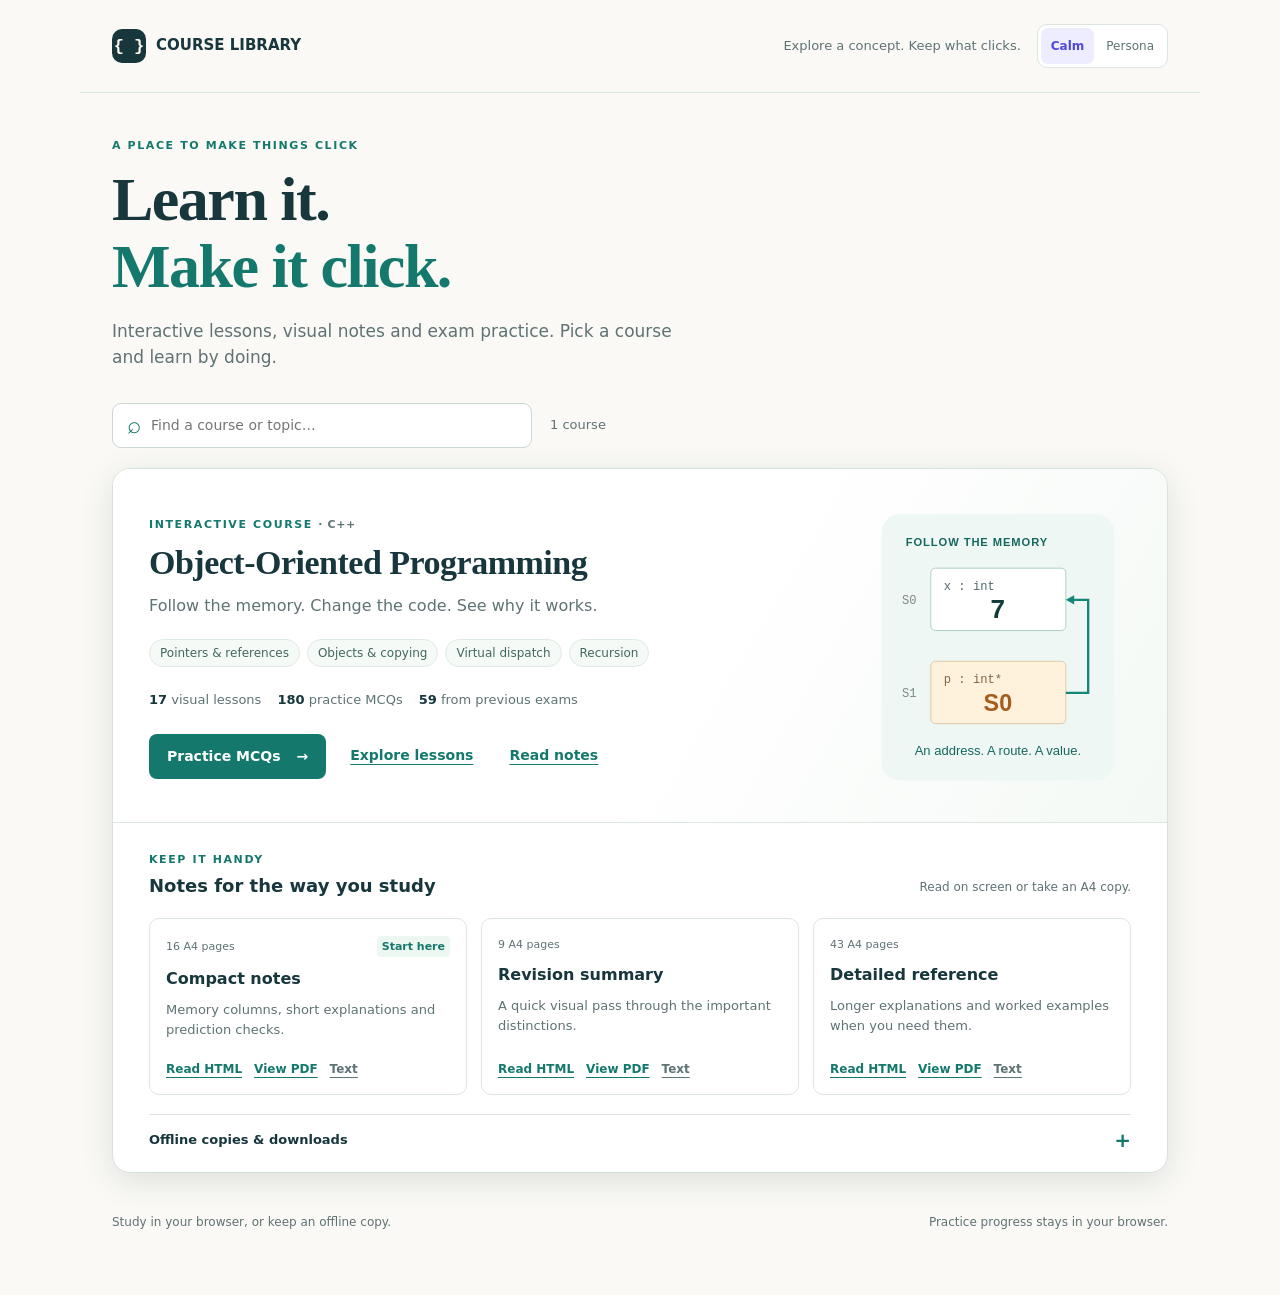
==== commit 666f9c96: "Add reviewed previous-exam practice and answer library" ====
--- a/index.html
+++ b/index.html
@@ -1,6 +1,9 @@
 <!doctype html>
 <html lang="en">
 <head>
+<link rel="icon" type="image/png" sizes="64x64" href="favicon.png">
+<link rel="alternate icon" href="favicon.ico">
+<link rel="apple-touch-icon" sizes="180x180" href="apple-touch-icon.png">
 <meta charset="utf-8"><meta name="viewport" content="width=device-width,initial-scale=1">
 <meta name="theme-color" content="#123c3a"><meta name="description" content="Interactive lessons, visual notes and exam practice. Pick a course and learn by doing.">
 <title>Course library · learn, explore, remember</title>
@@ -31,7 +34,7 @@
 [data-appearance=persona] .site-header nav a.active{color:#fff}
 [data-appearance=persona] .chapters-toggle{color:white!important;border-color:#67626e!important}
 [data-appearance=persona] .site-header .appearance-picker,[data-appearance=persona] .masthead .appearance-picker,[data-appearance=persona] .reader-header .appearance-picker{background:#26232b;border-color:#67616d}
-[data-appearance=persona] .appearance-picker button{color:#d8d4df;border-radius:0}
+[data-appearance=persona] .appearance-picker button{color:#d8d4df;border-radius:7px;border:0;box-shadow:none}
 [data-appearance=persona] .appearance-picker button[aria-pressed=true]{background:#e30939;color:white}
 [data-appearance=persona] h1{font-family:Impact,'Arial Narrow','Segoe UI',sans-serif;font-weight:400;letter-spacing:.005em}
 [data-appearance=persona] .layout main,[data-appearance=persona] .study-reader .book{background:#f5f0e8d9}
@@ -138,7 +141,7 @@
 <div class="intro"><div class="eyebrow">A PLACE TO MAKE THINGS CLICK</div><h1>Learn it.<br><em>Make it click.</em></h1><p>Interactive lessons, visual notes and exam practice. Pick a course and learn by doing.</p></div>
 <div class="library-tools"><label class="search"><span aria-hidden="true">⌕</span><input id="search" type="search" aria-label="Find a course or topic" placeholder="Find a course or topic…"></label><span class="result-count" aria-live="polite"><span id="result-count">1</span> <span id="result-label">course</span></span></div>
 <div id="courses"><section class="course" id="oop" data-search="object-oriented programming oop lab c++  pointers &amp; references objects &amp; copying virtual dispatch recursion" data-tracks="" aria-labelledby="oop-title">
-          <div class="course-main"><div class="course-copy"><div class="eyebrow">INTERACTIVE COURSE <span>· C++</span></div><h2 id="oop-title">Object-Oriented Programming</h2><p class="course-hook">Follow the memory. Change the code. See why it works.</p><ul class="chips" aria-label="Topics"><li>Pointers &amp; references</li><li>Objects &amp; copying</li><li>Virtual dispatch</li><li>Recursion</li></ul><div class="course-stats"><span><b>17</b> visual lessons</span><span><b>121</b> practice MCQs</span></div><div class="course-routes"><a class="primary" href="courses/oop/index.html#practice">Practice MCQs <span aria-hidden="true">&rarr;</span></a><a class="secondary-route" href="courses/oop/index.html#course">Explore lessons</a><a class="secondary-route" href="courses/oop/notes/compact.html">Read notes</a></div></div><div class="course-art" aria-hidden="true"><svg viewBox="0 0 290 310" role="presentation"><rect x="22" y="12" width="250" height="286" rx="20" fill="#eef7f4"/><text x="48" y="46" fill="#16685f" font-size="12" font-family="sans-serif" font-weight="700" letter-spacing="1">FOLLOW THE MEMORY</text><text x="44" y="108" fill="#778b8a" font-size="13" font-family="monospace">S0</text><rect x="75" y="70" width="145" height="67" rx="5" fill="white" stroke="#aacdc4"/><text x="89" y="93" fill="#53676b" font-size="13" font-family="monospace">x : int</text><text x="147" y="123" text-anchor="middle" fill="#123c3a" font-size="28" font-family="sans-serif" font-weight="700">7</text><text x="44" y="208" fill="#778b8a" font-size="13" font-family="monospace">S1</text><rect x="75" y="170" width="145" height="67" rx="5" fill="#fff2dd" stroke="#dec4a0"/><text x="89" y="193" fill="#7d6649" font-size="13" font-family="monospace">p : int*</text><text x="147" y="223" text-anchor="middle" fill="#a65c1e" font-size="25" font-family="sans-serif" font-weight="700">S0</text><path d="M220 204 H244 V104 H226" fill="none" stroke="#168678" stroke-width="2.5"/><polygon points="220,104 229,99 229,109" fill="#168678"/><text x="147" y="271" text-anchor="middle" fill="#16685f" font-size="14" font-family="sans-serif">An address. A route. A value.</text></svg></div></div>
+          <div class="course-main"><div class="course-copy"><div class="eyebrow">INTERACTIVE COURSE <span>· C++</span></div><h2 id="oop-title">Object-Oriented Programming</h2><p class="course-hook">Follow the memory. Change the code. See why it works.</p><ul class="chips" aria-label="Topics"><li>Pointers &amp; references</li><li>Objects &amp; copying</li><li>Virtual dispatch</li><li>Recursion</li></ul><div class="course-stats"><span><b>17</b> visual lessons</span><span><b>180</b> practice MCQs</span><span><b>59</b> from previous exams</span></div><div class="course-routes"><a class="primary" href="courses/oop/index.html#practice">Practice MCQs <span aria-hidden="true">&rarr;</span></a><a class="secondary-route" href="courses/oop/index.html#course">Explore lessons</a><a class="secondary-route" href="courses/oop/notes/compact.html">Read notes</a></div></div><div class="course-art" aria-hidden="true"><svg viewBox="0 0 290 310" role="presentation"><rect x="22" y="12" width="250" height="286" rx="20" fill="#eef7f4"/><text x="48" y="46" fill="#16685f" font-size="12" font-family="sans-serif" font-weight="700" letter-spacing="1">FOLLOW THE MEMORY</text><text x="44" y="108" fill="#778b8a" font-size="13" font-family="monospace">S0</text><rect x="75" y="70" width="145" height="67" rx="5" fill="white" stroke="#aacdc4"/><text x="89" y="93" fill="#53676b" font-size="13" font-family="monospace">x : int</text><text x="147" y="123" text-anchor="middle" fill="#123c3a" font-size="28" font-family="sans-serif" font-weight="700">7</text><text x="44" y="208" fill="#778b8a" font-size="13" font-family="monospace">S1</text><rect x="75" y="170" width="145" height="67" rx="5" fill="#fff2dd" stroke="#dec4a0"/><text x="89" y="193" fill="#7d6649" font-size="13" font-family="monospace">p : int*</text><text x="147" y="223" text-anchor="middle" fill="#a65c1e" font-size="25" font-family="sans-serif" font-weight="700">S0</text><path d="M220 204 H244 V104 H226" fill="none" stroke="#168678" stroke-width="2.5"/><polygon points="220,104 229,99 229,109" fill="#168678"/><text x="147" y="271" text-anchor="middle" fill="#16685f" font-size="14" font-family="sans-serif">An address. A route. A value.</text></svg></div></div>
           <div class="resources"><div class="resource-heading"><div><div class="eyebrow">KEEP IT HANDY</div><h3>Notes for the way you study</h3></div><p>Read on screen or take an A4 copy.</p></div><div class="note-grid"><article class="note-card"><div class="note-meta"><span>16 A4 pages</span><span class="recommended">Start here</span></div><h4>Compact notes</h4><p>Memory columns, short explanations and prediction checks.</p><div class="note-actions"><a href="courses/oop/notes/compact.html">Read HTML</a><a href="courses/oop/notes/compact.pdf">View PDF</a><a href="courses/oop/notes/compact.txt">Text</a></div></article><article class="note-card"><div class="note-meta"><span>9 A4 pages</span></div><h4>Revision summary</h4><p>A quick visual pass through the important distinctions.</p><div class="note-actions"><a href="courses/oop/notes/summary.html">Read HTML</a><a href="courses/oop/notes/summary.pdf">View PDF</a><a href="courses/oop/notes/summary.txt">Text</a></div></article><article class="note-card"><div class="note-meta"><span>43 A4 pages</span></div><h4>Detailed reference</h4><p>Longer explanations and worked examples when you need them.</p><div class="note-actions"><a href="courses/oop/notes/reference.html">Read HTML</a><a href="courses/oop/notes/reference.pdf">View PDF</a><a href="courses/oop/notes/reference.txt">Text</a></div></article></div><details class="downloads"><summary>Offline copies & downloads <span aria-hidden="true">+</span></summary><div><a class="download-row" href="courses/oop/index.html" download="OOP-Lab.html"><span><strong>Offline lab HTML</strong><small>The whole lab in one file</small></span><span aria-hidden="true">↓</span></a><a class="download-row" href="courses/oop/downloads/compact-notes.zip" download><span><strong>Compact notes pack</strong><small>PDF, interactive HTML and text</small></span><span aria-hidden="true">↓</span></a><a class="download-row" href="courses/oop/downloads/reference-and-summary.zip" download><span><strong>Reference &amp; summary pack</strong><small>Both books in PDF, HTML and text</small></span><span aria-hidden="true">↓</span></a></div></details></div></section></div>
 <p class="empty" id="empty" hidden>No matching courses. Try a course name, language or topic.</p>
 <footer class="footer"><p>Study in your browser, or keep an offline copy.</p><p>Practice progress stays in your browser.</p></footer>
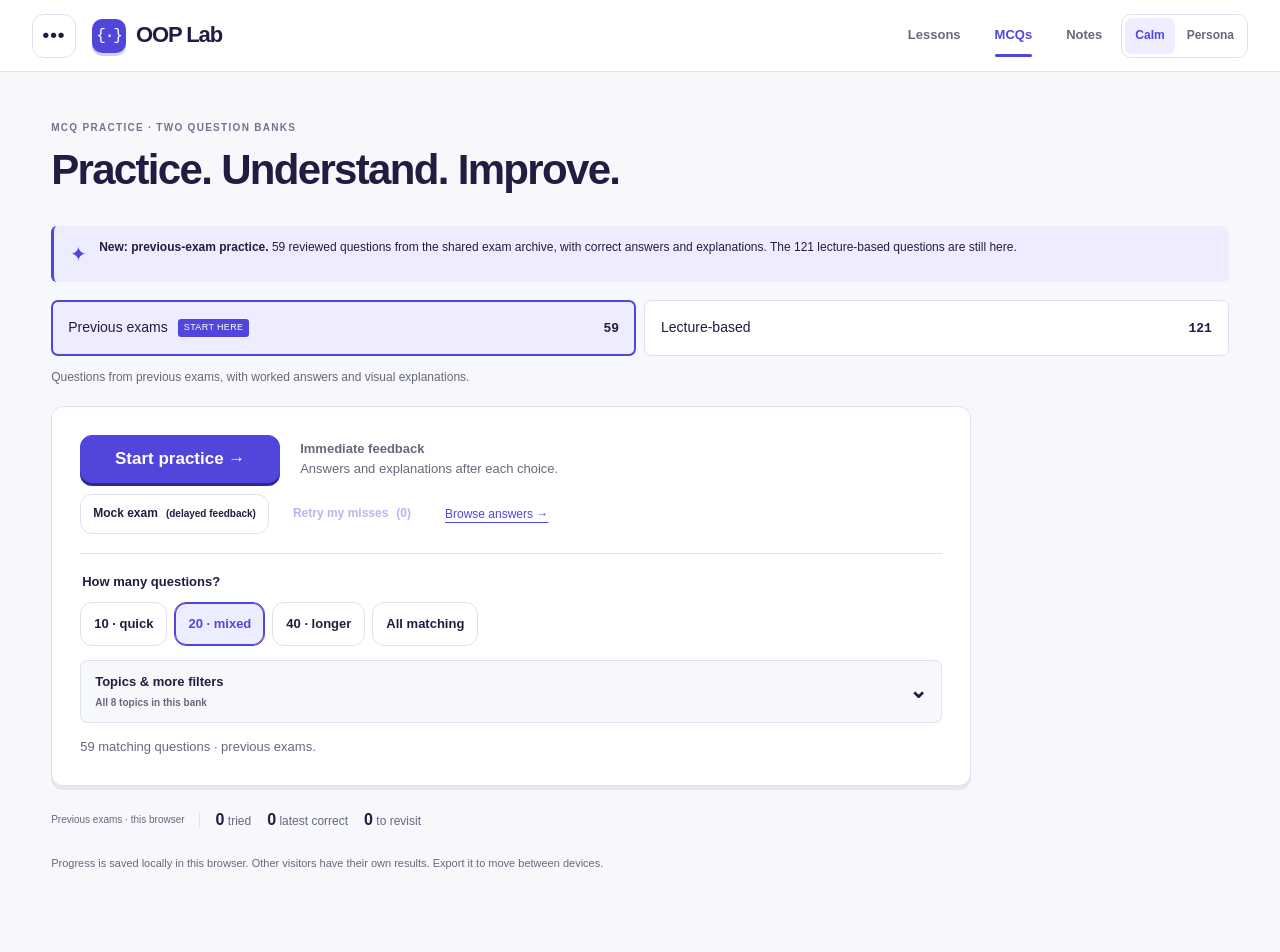
==== commit 452e213a: "Open exam practice directly and add visual answer explanations" ====
--- a/index.html
+++ b/index.html
@@ -1,177 +1,6 @@
 <!doctype html>
-<html lang="en">
-<head>
-<link rel="icon" type="image/png" sizes="64x64" href="favicon.png">
-<link rel="alternate icon" href="favicon.ico">
-<link rel="apple-touch-icon" sizes="180x180" href="apple-touch-icon.png">
-<meta charset="utf-8"><meta name="viewport" content="width=device-width,initial-scale=1">
-<meta name="theme-color" content="#123c3a"><meta name="description" content="Interactive lessons, visual notes and exam practice. Pick a course and learn by doing.">
-<title>Course library · learn, explore, remember</title>
-<script>try{document.documentElement.dataset.appearance=localStorage.getItem('course-appearance')==='persona'?'persona':'calm'}catch{}</script>
-<style>
-:root{--ink:#17373d;--muted:#5f7274;--teal:#14796c;--line:#dce5df;--paper:#faf9f5;--focus:#a65c1e}*{box-sizing:border-box}body{margin:0;background:var(--paper);color:var(--ink);font:16px/1.55 system-ui,-apple-system,'Segoe UI',sans-serif}a{color:var(--teal);text-underline-offset:4px}button,input,select{font:inherit}a:focus-visible,input:focus-visible,select:focus-visible,summary:focus-visible{outline:3px solid var(--focus);outline-offset:5px;border-radius:4px}.skip{position:absolute;top:-80px;left:12px;padding:10px;background:white;z-index:5}.skip:focus{top:12px}.masthead{max-width:1120px;padding:24px 32px;margin:auto;display:flex;align-items:center;justify-content:space-between;border-bottom:1px solid var(--line)}.brand{text-decoration:none;color:var(--ink);display:flex;align-items:center;gap:10px;font-weight:750;font-size:15px}.mark{display:grid;place-items:center;width:34px;height:34px;border-radius:10px;background:var(--ink);color:#fff9ee;font:700 17px ui-monospace,monospace}.masthead p{margin:0;color:var(--muted);font-size:13px}main{max-width:1120px;margin:auto;padding:44px 32px 64px}.intro{max-width:700px;margin-bottom:32px}.eyebrow{font-size:11px;letter-spacing:1.6px;font-weight:750;color:var(--teal)}.eyebrow span{letter-spacing:.6px;color:var(--muted)}h1{font:600 clamp(40px,6vw,62px)/1.08 Georgia,'Times New Roman',serif;letter-spacing:-1.5px;margin:12px 0 18px}h1 em{font-style:normal;color:var(--teal)}.intro p{max-width:590px;color:var(--muted);font-size:17px;margin:0}.library-tools{display:flex;align-items:center;gap:18px;margin-bottom:20px}.search{display:flex;align-items:center;gap:10px;border:1px solid #ccd8d1;border-radius:9px;background:white;max-width:420px;flex:1;padding:0 14px}.search span{font-size:24px;color:var(--teal)}.search input{border:0;background:transparent;width:100%;padding:11px 0;color:var(--ink);min-width:0;font-size:14px}.search input:focus-visible{outline-offset:0;outline:0}.search:focus-within{outline:3px solid var(--teal);outline-offset:3px}.result-count{font-size:13px;color:var(--muted);white-space:nowrap}.track-control{font-size:13px;display:flex;gap:8px;align-items:center}.track-control select{border:1px solid #ccd8d1;border-radius:7px;padding:8px;background:white}.course{border:1px solid #d6e2dc;border-radius:18px;background:white;box-shadow:0 8px 32px #193b3520;overflow:hidden;margin-bottom:24px}.course-main{display:grid;grid-template-columns:minmax(0,1fr) 270px;padding:34px 36px 30px;gap:24px;align-items:center;background:linear-gradient(120deg,#fff 55%,#f4f9f5)}h2{font:600 34px/1.15 Georgia,'Times New Roman',serif;letter-spacing:-.5px;margin:10px 0 12px;max-width:480px}.course-hook{color:var(--muted);max-width:480px;margin:0 0 20px}.chips{display:flex;flex-wrap:wrap;gap:7px;list-style:none;margin:0 0 23px;padding:0}.chips li{border:1px solid #deebe5;border-radius:30px;background:#f5faf7;padding:4px 10px;font-size:12px;color:#42675f}.course-stats{display:flex;flex-wrap:wrap;gap:16px;font-size:13px;color:var(--muted);margin:0 0 23px}.course-stats b{color:var(--ink)}.primary{display:inline-flex;justify-content:center;align-items:center;gap:24px;padding:12px 18px;border-radius:8px;background:var(--teal);color:white;font-size:14px;font-weight:700;text-decoration:none;transition:transform .15s,background .15s}.primary:hover{background:#105f55;transform:translateY(-2px)}.primary:active{transform:translateY(1px)}.course-art svg{width:100%;height:auto;display:block;max-height:290px}.resources{padding:28px 36px 22px;border-top:1px solid var(--line)}.resource-heading{display:flex;align-items:end;justify-content:space-between;gap:16px;margin-bottom:18px}h3{margin:4px 0 0;font-size:18px;font-weight:650}.resource-heading p{font-size:12px;color:var(--muted);margin:0 0 3px}.note-grid{display:grid;grid-template-columns:repeat(3,minmax(0,1fr));gap:14px}.note-card{border:1px solid var(--line);border-radius:10px;padding:17px 16px 15px;display:flex;flex-direction:column;min-width:0}.note-meta{display:flex;align-items:center;justify-content:space-between;gap:5px;font-size:11px;color:var(--muted)}.recommended{color:var(--teal);background:#edf7f1;border-radius:4px;padding:2px 5px;font-weight:750}h4{font-size:16px;margin:10px 0 8px}.note-card p{font-size:13px;color:var(--muted);margin:0 0 20px;flex:1}.note-actions{display:flex;gap:12px;flex-wrap:wrap;font-size:12px;font-weight:650}.note-actions a:last-child{color:var(--muted)}.downloads{margin-top:19px;border-top:1px solid var(--line)}.downloads summary{cursor:pointer;padding:15px 0 0;font-size:13px;font-weight:650;list-style:none;display:flex;align-items:center;justify-content:space-between;gap:8px}.downloads summary::-webkit-details-marker{display:none}.downloads summary>span{font-size:20px;line-height:1;color:var(--teal);transition:transform .15s}.downloads[open] summary>span{transform:rotate(45deg)}.download-row{display:flex;justify-content:space-between;gap:18px;align-items:center;text-decoration:none;border-bottom:1px solid var(--line);padding:14px 0;font-size:13px}.download-row:last-child{border:0}.download-row small{display:block;color:var(--muted);font-size:12px;margin-top:2px}.download-row>span:last-child{font-size:22px}.empty{padding:32px;border:1px dashed #b2c8bc;border-radius:12px;color:var(--muted);text-align:center}.footer{font-size:12px;color:var(--muted);display:flex;justify-content:space-between;gap:20px;padding-top:16px}.footer p{margin:0}[hidden]{display:none!important}@media(max-width:760px){.masthead{padding:18px 20px}.masthead p{display:none}main{padding:32px 18px 40px}.intro{margin-bottom:26px}h1{font-size:43px}.intro p{font-size:16px}.library-tools{gap:10px;flex-wrap:wrap}.search{max-width:none}.course-main{padding:26px 22px;grid-template-columns:minmax(0,1fr)}h2{font-size:30px}.course-art{display:none}.resources{padding:24px 22px 19px}.resource-heading{display:block}.resource-heading p{margin-top:7px}.note-grid{grid-template-columns:1fr}.note-card{padding:16px}.note-card p{margin-bottom:13px}.note-actions{font-size:14px;gap:20px}.note-meta{font-size:12px}.footer{display:block}.footer p+p{margin-top:8px}.primary{width:100%}.track-control{width:100%}.track-control select{flex:1}}@media(prefers-reduced-motion:reduce){*{transition:none!important;animation:none!important}}@media print{.masthead,.library-tools,.course-art,.footer{display:none}main{padding:0}.course{box-shadow:none;break-inside:avoid}.course-main,.resources{padding:18px}.note-grid{display:block}.note-card{margin-bottom:10px}.downloads{display:none}}
-</style>
-<style>:root{--persona-backdrop:url([data-uri])}
-/* Shared behavior and readable layout in both appearances. */
-[hidden]{display:none!important}.layout,.on-course .layout{display:block;max-width:1440px}.layout main,.on-course main{max-width:1320px;margin:auto;padding:32px clamp(20px,4vw,64px) 60px}.site-header{gap:16px}.brand{min-width:0}.chapters-toggle{display:grid;place-items:center;padding:0;width:44px;min-width:44px;height:44px;min-height:44px;font-size:19px;letter-spacing:1px;box-shadow:none!important;background:transparent!important;color:var(--ink)!important}.site-header nav{margin-left:auto}.course-rail,.on-course .course-rail,.header-away .course-rail{display:none;position:fixed;top:0;left:0;right:auto;bottom:0;width:min(370px,calc(100vw - 30px));height:100dvh;max-height:100dvh;border-radius:0;z-index:81;padding:22px;background:var(--panel);border-right:1px solid var(--line);box-shadow:12px 0 60px #18132d35;overflow:auto;overscroll-behavior:contain}.course-rail.open,.on-course .course-rail.open{display:block}.nav-scrim{position:fixed;inset:0;z-index:80;width:100%;height:100%;background:#14102375!important;border:0;border-radius:0;box-shadow:none!important;backdrop-filter:blur(3px);cursor:pointer}.menu-open{overflow:hidden}.drawer-heading{display:flex;align-items:center;justify-content:space-between;margin-bottom:16px}.drawer-heading button{min-width:44px;padding:4px;font-size:24px;box-shadow:none}.drawer-modes{display:grid;grid-template-columns:1fr 1fr;gap:8px;padding-bottom:20px;border-bottom:1px solid var(--line)}.drawer-modes a{padding:10px;border:1px solid var(--line);border-radius:8px;text-decoration:none;font-size:13px}.rail-intro{display:none}.chapter-link{font-size:13px;min-height:48px}.course-rail input[type=checkbox]{width:auto}.appearance-picker{display:flex;gap:2px;padding:3px;border:1px solid var(--line,#dfe2ee);border-radius:10px;background:var(--panel,#fff)}.appearance-picker button{min-height:36px;padding:6px 10px;font-size:12px;border:0;box-shadow:none;border-radius:7px;background:transparent;color:var(--muted,#68677e);transform:none!important}.appearance-picker button[aria-pressed=true]{background:var(--sage,#eeedff);color:var(--green,#5146dc);font-weight:750}.practice-heading{display:flex;align-items:center;justify-content:space-between;gap:20px;margin:10px 0 24px}.practice-heading h1{font-size:clamp(30px,4vw,50px);margin:7px 0 9px}.practice-heading p{margin:0;color:var(--muted)}.practice-setup{margin:0;padding:28px;max-width:none;background:var(--panel)}.practice-start{display:flex;align-items:center;gap:18px;margin-bottom:26px;flex-wrap:wrap}.practice-start button{min-width:200px;font-size:17px}.practice-start p{margin:0;font-size:14px;color:var(--muted)}.practice-filters{border-top:1px solid var(--line);padding-top:22px;display:grid;gap:22px}.choice-group{border:0;padding:0;margin:0;min-width:0}.choice-group legend{font-size:13px;font-weight:700;margin-bottom:10px}.filter-chips,.model-options{display:flex;flex-wrap:wrap;gap:7px}.filter-chip,.model-options button{padding:9px 13px;min-height:44px;font-size:13px;box-shadow:none;background:var(--panel);color:var(--ink);border:1px solid var(--line)}.filter-chip[aria-pressed=true],.model-options button[aria-pressed=true]{color:var(--green);border-color:var(--green);background:var(--sage);box-shadow:inset 0 0 0 1px var(--green)}.filter-more{border-top:1px solid var(--line);padding-top:12px}.filter-more summary{cursor:pointer;min-height:44px;display:flex;align-items:center;font-size:14px;font-weight:650}.filter-more .field-grid{margin-top:14px}.session-alternatives{display:flex;flex-wrap:wrap;gap:14px;align-items:center;border-top:1px solid var(--line);margin-top:24px;padding-top:20px}.practice-metrics{display:flex;gap:20px;flex-wrap:wrap;font-size:12px;color:var(--muted);margin:22px 0}.practice-metrics b{color:var(--ink);font-size:18px}.session-progress{display:flex;gap:14px;flex-wrap:wrap;justify-content:space-between;margin:20px 0 6px}.session-progress span{font-size:13px;color:var(--muted)}.session-progress b{color:var(--ink);font-variant-numeric:tabular-nums}.session-counter{display:flex;gap:16px;flex-wrap:wrap}.quiz-card{padding:clamp(20px,3vw,38px)}.quiz-card h2{color:var(--ink);font-size:clamp(20px,2.4vw,30px);line-height:1.4}.choice{color:var(--ink);font-size:15px;min-height:59px;align-items:center}.choice-letter{color:var(--ink)}.quiz-card .button-row{margin-top:20px}.feedback{margin-top:20px}.feedback p{color:#335d49}.feedback.is-missed p{color:#624623}.quiz-nav-status{min-height:24px;font-size:13px;color:var(--muted)}.model-choice{display:flex;flex-direction:column;gap:8px;min-width:0}.model-choice>span{font-size:12px;color:var(--muted)}.model-options button{font-size:12px}.control-row{align-items:center}.probe-slider{width:min(380px,100%);display:flex;gap:12px;align-items:center;font-size:13px}.probe-slider input{flex:1;min-width:80px}.timeline-scrub{display:flex;align-items:center;gap:14px;margin-top:14px;font-size:12px;color:var(--muted)}.timeline-scrub input{flex:1;min-width:90px;max-width:500px}.array-cell[data-lab-set]{cursor:pointer;box-shadow:0 3px 0 #d5cde9;background:white;color:var(--ink);padding:10px;min-width:52px;font:20px var(--mono)}.array-cell[data-lab-set].selected{background:var(--pale-amber);border-color:var(--amber)}.recall-encounter{max-width:880px;margin:0 auto}.recall-deck-top{display:flex;justify-content:space-between;align-items:center;gap:18px;margin:22px 0}.recall-deck-top p{margin:0;font-size:13px;color:var(--muted)}.recall-stage{background:var(--panel);border:1px solid var(--line);padding:clamp(24px,5vw,48px);border-radius:20px;box-shadow:0 5px 0 #dcd9ec}.recall-stage h2{font-size:clamp(22px,3vw,32px);line-height:1.4;margin:18px 0 24px}.recall-stage textarea{width:100%;min-height:100px;border:1px solid var(--line);background:var(--paper);color:var(--ink);border-radius:10px;padding:14px;font:inherit;resize:vertical}.recall-explanation{margin-top:24px;padding:22px;border-left:4px solid var(--green);background:var(--sage);line-height:1.7}.recall-explanation p{margin:10px 0}.recall-rating{margin-top:24px}.recall-rating>p{font-size:12px;color:var(--muted)}.recall-links{display:flex;flex-wrap:wrap;gap:20px;margin-top:24px;font-size:14px}.recall-index{margin-top:26px}.recall-index summary{min-height:44px;cursor:pointer}.recall-index-list{display:flex;flex-wrap:wrap;gap:8px;margin-top:12px}.recall-index-list button{font-size:12px;background:var(--panel);color:var(--ink);border-color:var(--line);box-shadow:none}.recall-index-list button[aria-current=true]{border-color:var(--green);background:var(--sage)}.copy-stage{position:relative;width:100%;min-height:260px;display:grid;grid-template-columns:1fr 1fr;gap:40px 20px;align-items:center;padding:12px}.copy-port{position:relative;z-index:2}.copy-port small{display:block;font:11px var(--mono);margin-bottom:8px}.copy-port strong{display:inline-block;border:2px solid var(--green);background:var(--panel);padding:10px 22px;min-width:100px;font:700 22px var(--mono);border-radius:10px}.copy-resource{z-index:2;grid-column:1/-1;justify-self:center}.copy-stage.deep .copy-resource{grid-column:auto}.copy-resource small{display:block;font:11px var(--mono);margin-bottom:8px}.copy-resource strong{display:grid;place-items:center;width:90px;height:80px;background:var(--pale-amber);border:2px solid var(--amber);font:700 32px var(--mono);border-radius:10px;box-shadow:0 5px 0 #cba474}.copy-routes{position:absolute;inset:0;width:100%;height:100%;pointer-events:none;overflow:visible;z-index:1;color:var(--green)}.copy-routes path{fill:none;stroke:currentColor;stroke-width:3}.copy-routes .quiet-route{color:#8b92a2;stroke-dasharray:5 5}.copy-readings{display:flex;gap:20px;justify-content:center;font:13px var(--mono);flex-wrap:wrap}.machine-shell{position:relative;width:min(450px,100%);aspect-ratio:2/1;display:grid;place-items:center}.machine-art{display:none;position:absolute;inset:0;background-image:var(--memory-machine);background-size:contain;background-position:center;background-repeat:no-repeat;pointer-events:none}.machine-readout{z-index:1;display:flex;gap:24px;align-items:center;justify-content:center}.machine-readout .memory-cell{min-width:76px}.scope-lanes{display:flex;flex-direction:column;align-items:center;gap:18px;width:100%}.scope-frame{border:2px dashed var(--line);padding:12px;border-radius:12px;font-size:12px}.scope-static{display:flex;align-items:center;gap:12px}.scope-static>small{max-width:100px;font-size:11px}.scene-cue{display:flex;align-items:center;justify-content:space-between;gap:12px;margin-bottom:14px;font-size:12px;color:var(--muted)}.scene-cue b{color:var(--green)}
-@media(max-width:760px){.layout main,.on-course main{padding:24px 17px 45px}.site-header{height:auto;min-height:62px;gap:9px;flex-wrap:wrap;padding:8px 12px}.site-header nav{order:4;flex-basis:100%;height:34px;justify-content:center;gap:32px}.site-header nav a{min-height:32px;font-size:12px;padding:4px}.site-header [data-appearance-slot]{margin-left:auto}.appearance-picker button{padding:6px 8px;min-height:34px;font-size:11px}.brand{font-size:17px}.brand-icon{display:none}.chapters-toggle{width:38px;min-width:38px;min-height:38px;height:38px}.practice-heading{display:block}.practice-heading h1{font-size:35px}.practice-setup{padding:20px 17px}.practice-start{gap:12px}.practice-start button{width:100%;font-size:16px}.filter-chips{gap:6px}.filter-chip{font-size:12px;padding:9px 10px}.session-alternatives{display:grid}.session-alternatives button{width:100%}.choice{font-size:14px;line-height:1.6}.session-progress{gap:7px}.session-progress span{font-size:11px}.session-counter{gap:12px}.quiz-card{padding:20px 15px}.model-options{gap:6px}.model-options button{font-size:11px;padding:9px 11px}.copy-stage{padding:6px;gap:45px 12px}.copy-port strong{min-width:80px;padding:10px 14px;font-size:18px}.copy-port small{font-size:10px}.recall-stage{padding:24px 20px}.recall-stage .button-row button{flex:1}.recall-links{font-size:13px}.scope-static{gap:8px}.machine-readout{gap:12px}.machine-readout .memory-cell{min-width:60px;font-size:22px}.site-footer{font-size:12px}}
-.call-history{display:flex;flex-wrap:wrap;justify-content:center;gap:7px}.call-history>span{font-size:10px;color:var(--muted);background:var(--panel);border:1px solid var(--line);border-radius:6px;padding:7px}.call-history b{font:700 18px var(--mono);display:block;color:var(--ink)}
-.copy-blaster{display:none}.feedback-comparison{display:grid;grid-template-columns:1fr 1fr;gap:16px;margin:20px 0}.feedback-comparison figure{margin:0;border:1px solid currentColor;padding:16px;background:#fff8}.feedback-comparison svg{width:100%;max-height:160px;color:#45435a}.feedback-comparison figcaption{font-size:13px;color:#313043}.feedback-comparison b{display:block;margin-top:6px;font-size:12px}.feedback-comparison code{overflow-wrap:anywhere}
-.lab-body{display:flex;flex-direction:column}.lab-body>.tab-row{order:-4}.lab-body>.control-row{order:-3}.lab-body>.timeline-scrub{order:-2}.lab-body>.lab-stage{order:0}.lab-body>.status-box{order:1}.lab-body>.prediction{order:-1}.control-row{margin-top:8px;margin-bottom:18px}.probe-slider input{min-height:32px}.timeline-scrub{margin:0 0 18px}
-.scope-static{display:grid;grid-template-columns:1fr;justify-items:center;width:100%;gap:6px}.scope-static>small{max-width:none;font-size:12px}.machine-shell{max-width:450px;width:100%}:root:not([data-appearance=persona]) .machine-shell{aspect-ratio:auto;min-height:95px}
-.pipeline .trace-visited{border:2px solid var(--green);background:var(--sage);color:var(--ink)}.motion-on .trace-visited{animation:trace-visit .5s both;animation-delay:calc(var(--trace-order,0)*.12s)}@keyframes trace-visit{0%{opacity:.25;transform:translateY(-8px) scale(.96)}55%{opacity:1;transform:translateY(3px) scale(1.03,.97)}100%{transform:none}}.released-target{display:flex;flex-direction:column;align-items:center;justify-content:center;border:2px dashed #9292a5;color:var(--muted);padding:14px;min-height:105px;max-width:180px;gap:7px;font-size:13px}.released-target b{font-size:30px;line-height:1}.released-target small{font-size:11px}.diagram .released-target{background:#fff8}[data-appearance=persona] .released-target,[data-appearance=persona] .released-target small{color:#f3e5ed;background:#271e2b}
-@media(max-width:600px){.feedback-comparison{grid-template-columns:1fr}.feedback-comparison svg{max-height:145px}}
-@media print{.nav-scrim,.course-rail,.appearance-picker{display:none!important}}
-
-/* Composition follows the reviewed references; all content stays live. */
-@media screen{
-:root[data-appearance=persona]{--paper:#eeeae2;--panel:#fffdf6;--ink:#17171d;--muted:#55535b;--line:#c6c1bb;--green:#d90935;--sage:#ffe5e9;--amber:#a05a00;--pale-amber:#ffe5b2;--red:#b51535;--pale-red:#ffe7ed;--radius:3px}
-[data-appearance=persona] body{background-color:var(--paper);background-image:var(--persona-backdrop);background-size:100% auto;background-repeat:repeat-y;color:var(--ink)}
-[data-appearance=persona] .site-header,[data-appearance=persona] .masthead,[data-appearance=persona] .reader-header{background:#111116;color:#fff;border-bottom:5px solid #ed0739;backdrop-filter:none}
-[data-appearance=persona] .site-header .brand,[data-appearance=persona] .masthead .brand,[data-appearance=persona] .reader-header a{color:white}
-[data-appearance=persona] .brand-icon,[data-appearance=persona] .mark{background:#e50939;color:white;border-radius:0;transform:rotate(-7deg);box-shadow:3px 3px 0 white}
-[data-appearance=persona] .site-header nav a{color:#dcd8d9}
-[data-appearance=persona] .site-header nav a.active{color:#fff}
-[data-appearance=persona] .chapters-toggle{color:white!important;border-color:#67626e!important}
-[data-appearance=persona] .site-header .appearance-picker,[data-appearance=persona] .masthead .appearance-picker,[data-appearance=persona] .reader-header .appearance-picker{background:#26232b;border-color:#67616d}
-[data-appearance=persona] .appearance-picker button{color:#d8d4df;border-radius:7px;border:0;box-shadow:none}
-[data-appearance=persona] .appearance-picker button[aria-pressed=true]{background:#e30939;color:white}
-[data-appearance=persona] h1{font-family:Impact,'Arial Narrow','Segoe UI',sans-serif;font-weight:400;letter-spacing:.005em}
-[data-appearance=persona] .layout main,[data-appearance=persona] .study-reader .book{background:#f5f0e8d9}
-[data-appearance=persona] .practice-heading,[data-appearance=persona] .mode-heading,[data-appearance=persona] .intro{padding:18px 20px;background:#fffdf5;box-shadow:5px 5px 0 #17171d;border-left:8px solid #e00837}
-[data-appearance=persona] .practice-heading h1,[data-appearance=persona] .mode-heading h1,[data-appearance=persona] .intro h1{font-size:clamp(40px,5vw,66px);line-height:1.03}
-[data-appearance=persona] .lesson-header h1{display:inline;background:#17171d;color:white;padding:8px 18px;box-shadow:7px 6px 0 #df0a37;box-decoration-break:clone;-webkit-box-decoration-break:clone;line-height:1.5}
-[data-appearance=persona] .lesson-intro{margin-top:16px;color:#37323d}
-[data-appearance=persona] h1 em{color:#cc0733}
-[data-appearance=persona] .eyebrow,[data-appearance=persona] .lesson-topline,[data-appearance=persona] .lesson-tools>span{color:#5b3440}
-[data-appearance=persona] button,[data-appearance=persona] .button,[data-appearance=persona] .primary{border-radius:2px;box-shadow:3px 4px 0 #18151e;border:2px solid #18151e}
-[data-appearance=persona] button:hover,[data-appearance=persona] .button:hover,[data-appearance=persona] .primary:hover{background:#b30028;color:white}
-[data-appearance=persona] button:active,[data-appearance=persona] .button:active{transform:translate(3px,3px) scale(.98);box-shadow:0 0 0 transparent}
-[data-appearance=persona] button.outline,[data-appearance=persona] .button.outline{background:#fffdf6;color:#17171d;border-color:#17171d;box-shadow:3px 3px 0 #b6b0b2}
-[data-appearance=persona] button.text-button{background:transparent;box-shadow:none;border:0;color:#b4062e}
-[data-appearance=persona] .practice-setup,[data-appearance=persona] .quiz-card,[data-appearance=persona] .recall-stage,[data-appearance=persona] .course,[data-appearance=persona] .keep-panel{border:2px solid #17171d;border-radius:3px;box-shadow:6px 7px 0 #17171d;background:#fffdf8}
-[data-appearance=persona] .practice-start{border-left:8px solid #e00939;padding-left:20px}
-[data-appearance=persona] .practice-start>button{font-size:21px;padding:17px 26px;box-shadow:4px 5px 0 #15151b}
-[data-appearance=persona] .filter-chip,[data-appearance=persona] .model-options button{background:#fffdf7;color:#24202c;border:1px solid #93909a;box-shadow:none}
-[data-appearance=persona] .filter-chip[aria-pressed=true],[data-appearance=persona] .model-options button[aria-pressed=true]{background:#15151b;color:white;border-color:#15151b;box-shadow:3px 3px 0 #e30a3b}
-[data-appearance=persona] .course-card{background:#fffdf8;border:2px solid #17171d;border-radius:2px;box-shadow:4px 4px 0 #bcb4b7;padding:23px}
-[data-appearance=persona] .course-card:hover{box-shadow:5px 6px 0 #df0a37;border-color:#17171d}
-[data-appearance=persona] .course-symbol{background:#17171d!important;color:white!important;border-radius:2px;transform:rotate(-5deg);box-shadow:3px 3px 0 #e1093a}
-[data-appearance=persona] .course-card small,[data-appearance=persona] .keep-panel li{color:#45414e}
-[data-appearance=persona] .course-focus,[data-appearance=persona] .exam-focus{border:2px solid #17171d;border-radius:2px;background:#fff1d4;color:#5a3a10}
-[data-appearance=persona] .diagram{background:#17171e;background-image:radial-gradient(#49404b 1px,transparent 1px);background-size:8px 8px;border:3px solid #17171d;border-radius:3px;color:#fff;box-shadow:5px 5px 0 #df0737;min-height:340px;padding:24px}
-[data-appearance=persona] .diagram-label,[data-appearance=persona] .diagram .mini-label,[data-appearance=persona] .diagram-title,[data-appearance=persona] .memory-name{color:#e4dce8}
-[data-appearance=persona] .memory-cell{background:#fffdf6;border-color:#e7e1e9;color:#17151c;border-radius:3px;box-shadow:4px 5px 0 #b00931;min-width:90px}
-[data-appearance=persona] .memory-cell.changed{background:#ffe5b2;border-color:#ffc96a;color:#251817;box-shadow:4px 5px 0 #e00939}
-[data-appearance=persona] .arrow,[data-appearance=persona] .pointer-wire,[data-appearance=persona] .alias-wire,[data-appearance=persona] .copy-routes{color:#ff315c}
-[data-appearance=persona] .alias-label{background:#e00839;color:white;border-radius:2px;box-shadow:3px 4px 0 #fff}
-[data-appearance=persona] .code-drawer{border:2px solid #17171d;border-radius:2px;background:#fffdf6;box-shadow:4px 4px 0 #c1babc}
-[data-appearance=persona] .code-drawer>summary{color:#17171d;font-weight:800}
-[data-appearance=persona] .lab-code,[data-appearance=persona] .quiz-code{background:#17171e;color:#fff7ed;border-radius:0}
-[data-appearance=persona] .lab-code pre{color:#fff8ed}
-[data-appearance=persona] .code-line.active{background:#66162c;border-left-color:#ffdc9a;color:#ffe4a1}
-[data-appearance=persona] .tab-row{background:#17171d;border-radius:2px;padding:6px;box-shadow:4px 4px 0 #b8afb5}
-[data-appearance=persona] .tab-row button{color:#e8e0e9;border-radius:0;box-shadow:none;border:0}
-[data-appearance=persona] .tab-row button.selected{background:#e00737;color:#fff;box-shadow:none}
-[data-appearance=persona] .status-box{border-radius:2px;border:1px solid #85bda4;border-left:6px solid #228260;background:#eaf7ef;color:#265640}
-[data-appearance=persona] .status-box.error{background:#fff0e4;border-color:#be895b;border-left-color:#b45f1b;color:#713911}
-[data-appearance=persona] .choice{border-radius:2px;color:#1d1921;border:1px solid #a9a1ad;box-shadow:3px 3px 0 #e1dce3}
-[data-appearance=persona] .choice.selected{background:#f4e8ff;border-color:#76608c}
-[data-appearance=persona] .choice.correct{background:#e1f5e9;border:2px solid #27835b;color:#1e6545}
-[data-appearance=persona] .choice.wrong{background:#ffe5ea;border:2px solid #c6163b;color:#a01031}
-[data-appearance=persona] .choice-letter{background:#17171d;color:white;border-radius:0}
-[data-appearance=persona] .feedback{border-radius:2px;border:2px solid #17171d;background:#eef8ed;color:#2b5a3d;box-shadow:4px 4px 0 #c6d6c7}
-[data-appearance=persona] .feedback.is-missed{background:#fff0d9;color:#69451c;box-shadow:4px 4px 0 #e0bd8e}
-[data-appearance=persona] .feedback h3{color:inherit;font-size:21px}
-[data-appearance=persona] .session-progress{padding:13px 16px;background:#17171d;border-left:6px solid #e00939;color:white}
-[data-appearance=persona] .session-progress span,[data-appearance=persona] .session-progress b{color:white}
-[data-appearance=persona] .recall-explanation{background:#f3e7dc;color:#30222a;border-color:#dc0836}
-[data-appearance=persona] .recall-stage h2{color:#17171d}
-[data-appearance=persona] .recall-index-list button{color:#29222e}
-[data-appearance=persona] .copy-port strong{border-color:#eee5ed;color:#17171d;border-radius:2px;box-shadow:4px 4px 0 #df0837}
-[data-appearance=persona] .copy-resource strong{color:#17171d;border-radius:2px;border-color:#ffdb99;box-shadow:4px 5px 0 #d80836}
-[data-appearance=persona] .copy-port small,[data-appearance=persona] .copy-resource small,[data-appearance=persona] .copy-readings{color:#f1e9f3}
-[data-appearance=persona] .copy-blaster{display:block;background-image:var(--copy-blaster);background-size:contain;background-repeat:no-repeat;background-position:center;width:min(190px,100%);height:110px;margin:0 auto 10px;pointer-events:none}
-[data-appearance=persona] .copy-port[data-copy-port=copy] .copy-blaster{transform:scaleX(-1)}
-[data-appearance=persona] .machine-art{display:block}
-[data-appearance=persona] .machine-readout .memory-cell{box-shadow:none;border:0;background:transparent;padding:0;min-height:32px;min-width:70px;color:#18151c;font-size:28px}
-[data-appearance=persona] .machine-readout .memory-name{color:#332c3a;font-size:11px;font-weight:700;line-height:1.2;margin:0 0 2px}
-[data-appearance=persona] .scope-frame{color:#e6dce9;border-color:#766676;border-radius:0}
-[data-appearance=persona] .scope-static>small{color:#f0e7f0}
-[data-appearance=persona] .frame{background:#3c1a2b;color:white;border:1px solid #ff5b7d;border-left:6px solid #f0053d;border-radius:2px;box-shadow:4px 4px 0 #050508}
-[data-appearance=persona] .frame.pending{border-left-color:#ffd481}
-[data-appearance=persona] .object-layer{background:#eee7df;color:#2f2532;border-radius:2px;border-color:#bab0bc}
-[data-appearance=persona] .object-layer.active{background:#ffdca7;border-color:#ffb734;color:#352415}
-[data-appearance=persona] .pipeline span{border-radius:2px;background:#fff9ec;color:#2c2330;border-color:#e1d1e4}
-[data-appearance=persona] .pipeline .current{background:#f91349;color:white}
-[data-appearance=persona] .health-avatar{background:#ef0b43;border-color:#ff8aa4;box-shadow:0 6px 0 #860b2a;border-radius:12px}
-[data-appearance=persona] .health-readout strong,[data-appearance=persona] .health-gate,[data-appearance=persona] .health-verdict{color:#fff2f8}
-[data-appearance=persona] .health-readout span{color:#dcc7da}
-[data-appearance=persona] .keep-panel li>span{background:#17171d;color:white;border-radius:0}
-[data-appearance=persona] .why-panel,[data-appearance=persona] .recall-check{border-radius:2px;background:#fffdf7;border-color:#a69ba9}
-[data-appearance=persona] .why-panel p,[data-appearance=persona] .recall-check p,[data-appearance=persona] .why-panel summary,[data-appearance=persona] .recall-check summary{color:#45394c}
-[data-appearance=persona] .practice-banner{background:#17171d;border-radius:2px;box-shadow:5px 5px 0 #df0a39}
-[data-appearance=persona] .practice-banner .button{background:#e00939;color:white;border-color:white;box-shadow:3px 3px 0 #752035}
-[data-appearance=persona] .motion-chip{background:#fff4e9!important;border-color:#a598ac!important;color:#4d344f!important;border-radius:2px}
-[data-appearance=persona] .chapter-link.active{background:#ffe1e9;color:#9c002a;box-shadow:inset 4px 0 #d90736}
-[data-appearance=persona] .chapter-link:hover{background:#f4e5e9}
-[data-appearance=persona] .course-main{background:#fffaf3;border-bottom:4px solid #17171d}
-[data-appearance=persona] .note-card{border:2px solid #17171d;border-radius:2px;box-shadow:3px 4px 0 #d1c8c9}
-[data-appearance=persona] .note-card h4{background:#17171d;color:white;display:inline;padding:5px 8px}
-[data-appearance=persona] .recommended{background:#fbe0e6;color:#a20c30}
-[data-appearance=persona] .reader-sheet{border:2px solid #17171d;box-shadow:7px 7px 0 #17171d}
-[data-appearance=persona] .reader-sheet>h1{font-family:Impact,'Arial Narrow',sans-serif;color:#17171d}
-[data-appearance=persona] .kicker{color:#ba0730;border-color:#ba0730}
-[data-appearance=persona] .visual-head{background:#17171d;color:white}
-[data-appearance=persona] .scene h3{color:#b20730}
-[data-appearance=persona] .visual{border:2px solid #17171d;background:#fffdf6;border-radius:2px}
-[data-appearance=persona] .visual-head button{background:#fffdf6;color:#17171d;border-color:#fffdf6;box-shadow:none}
-[data-appearance=persona] .codeblock{border-left:6px solid #e00639;background:#f2e9e4;border-radius:0}
-[data-appearance=persona] .question{background:#fff0d5;border-color:#ad7e42;border-radius:0}
-}
-@media screen and (max-width:760px){[data-appearance=persona] .practice-heading h1,[data-appearance=persona] .mode-heading h1{font-size:42px}[data-appearance=persona] .diagram{padding:18px 14px;min-height:300px}[data-appearance=persona] .lesson-header h1{font-size:26px;padding:6px 12px;line-height:1.55}[data-appearance=persona] .machine-readout .memory-cell{min-width:50px;font-size:26px}[data-appearance=persona] .machine-readout .memory-name{font-size:10px}}
-
-.course-routes{display:flex;align-items:center;gap:12px;flex-wrap:wrap}.secondary-route{font-size:14px;font-weight:700;padding:12px;min-height:46px}.masthead{gap:16px}.masthead p{margin-left:auto}.intro{max-width:800px}button:focus-visible{outline:3px solid var(--focus);outline-offset:4px}.appearance-picker{flex-shrink:0}.appearance-picker button{cursor:pointer}.course-routes .primary{gap:16px}@media(max-width:760px){.masthead{padding:14px 18px;flex-wrap:wrap}.masthead .appearance-picker{margin-left:auto}.course-routes{gap:8px}.secondary-route{flex:1;text-align:center}.intro{padding-right:0}.intro h1{font-size:43px}}@media screen{[data-appearance=persona] .masthead{max-width:none;padding-left:max(24px,calc((100vw - 1060px)/2));padding-right:max(24px,calc((100vw - 1060px)/2))}[data-appearance=persona] main{background:#f7f1e7d9}[data-appearance=persona] .course-main h2{font-family:Impact,'Arial Narrow',sans-serif;font-weight:400;font-size:40px}[data-appearance=persona] .primary{background:#dc0736}[data-appearance=persona] .course-art{padding:10px;background:#fff9ef;border:3px solid #17171d;box-shadow:6px 6px 0 #d80a35;transform:rotate(2deg)}}
-</style>
-</head>
-<body>
-<a class="skip" href="#courses">Skip to courses</a>
-<header class="masthead"><a class="brand" href="./"><span class="mark" aria-hidden="true">{ }</span>COURSE LIBRARY</a><p>Explore a concept. Keep what clicks.</p><span data-appearance-slot></span></header>
-<main>
-<div class="intro"><div class="eyebrow">A PLACE TO MAKE THINGS CLICK</div><h1>Learn it.<br><em>Make it click.</em></h1><p>Interactive lessons, visual notes and exam practice. Pick a course and learn by doing.</p></div>
-<div class="library-tools"><label class="search"><span aria-hidden="true">⌕</span><input id="search" type="search" aria-label="Find a course or topic" placeholder="Find a course or topic…"></label><span class="result-count" aria-live="polite"><span id="result-count">1</span> <span id="result-label">course</span></span></div>
-<div id="courses"><section class="course" id="oop" data-search="object-oriented programming oop lab c++  pointers &amp; references objects &amp; copying virtual dispatch recursion" data-tracks="" aria-labelledby="oop-title">
-          <div class="course-main"><div class="course-copy"><div class="eyebrow">INTERACTIVE COURSE <span>· C++</span></div><h2 id="oop-title">Object-Oriented Programming</h2><p class="course-hook">Follow the memory. Change the code. See why it works.</p><ul class="chips" aria-label="Topics"><li>Pointers &amp; references</li><li>Objects &amp; copying</li><li>Virtual dispatch</li><li>Recursion</li></ul><div class="course-stats"><span><b>17</b> visual lessons</span><span><b>180</b> practice MCQs</span><span><b>59</b> from previous exams</span></div><div class="course-routes"><a class="primary" href="courses/oop/index.html#practice">Practice MCQs <span aria-hidden="true">&rarr;</span></a><a class="secondary-route" href="courses/oop/index.html#course">Explore lessons</a><a class="secondary-route" href="courses/oop/notes/compact.html">Read notes</a></div></div><div class="course-art" aria-hidden="true"><svg viewBox="0 0 290 310" role="presentation"><rect x="22" y="12" width="250" height="286" rx="20" fill="#eef7f4"/><text x="48" y="46" fill="#16685f" font-size="12" font-family="sans-serif" font-weight="700" letter-spacing="1">FOLLOW THE MEMORY</text><text x="44" y="108" fill="#778b8a" font-size="13" font-family="monospace">S0</text><rect x="75" y="70" width="145" height="67" rx="5" fill="white" stroke="#aacdc4"/><text x="89" y="93" fill="#53676b" font-size="13" font-family="monospace">x : int</text><text x="147" y="123" text-anchor="middle" fill="#123c3a" font-size="28" font-family="sans-serif" font-weight="700">7</text><text x="44" y="208" fill="#778b8a" font-size="13" font-family="monospace">S1</text><rect x="75" y="170" width="145" height="67" rx="5" fill="#fff2dd" stroke="#dec4a0"/><text x="89" y="193" fill="#7d6649" font-size="13" font-family="monospace">p : int*</text><text x="147" y="223" text-anchor="middle" fill="#a65c1e" font-size="25" font-family="sans-serif" font-weight="700">S0</text><path d="M220 204 H244 V104 H226" fill="none" stroke="#168678" stroke-width="2.5"/><polygon points="220,104 229,99 229,109" fill="#168678"/><text x="147" y="271" text-anchor="middle" fill="#16685f" font-size="14" font-family="sans-serif">An address. A route. A value.</text></svg></div></div>
-          <div class="resources"><div class="resource-heading"><div><div class="eyebrow">KEEP IT HANDY</div><h3>Notes for the way you study</h3></div><p>Read on screen or take an A4 copy.</p></div><div class="note-grid"><article class="note-card"><div class="note-meta"><span>16 A4 pages</span><span class="recommended">Start here</span></div><h4>Compact notes</h4><p>Memory columns, short explanations and prediction checks.</p><div class="note-actions"><a href="courses/oop/notes/compact.html">Read HTML</a><a href="courses/oop/notes/compact.pdf">View PDF</a><a href="courses/oop/notes/compact.txt">Text</a></div></article><article class="note-card"><div class="note-meta"><span>9 A4 pages</span></div><h4>Revision summary</h4><p>A quick visual pass through the important distinctions.</p><div class="note-actions"><a href="courses/oop/notes/summary.html">Read HTML</a><a href="courses/oop/notes/summary.pdf">View PDF</a><a href="courses/oop/notes/summary.txt">Text</a></div></article><article class="note-card"><div class="note-meta"><span>43 A4 pages</span></div><h4>Detailed reference</h4><p>Longer explanations and worked examples when you need them.</p><div class="note-actions"><a href="courses/oop/notes/reference.html">Read HTML</a><a href="courses/oop/notes/reference.pdf">View PDF</a><a href="courses/oop/notes/reference.txt">Text</a></div></article></div><details class="downloads"><summary>Offline copies & downloads <span aria-hidden="true">+</span></summary><div><a class="download-row" href="courses/oop/index.html" download="OOP-Lab.html"><span><strong>Offline lab HTML</strong><small>The whole lab in one file</small></span><span aria-hidden="true">↓</span></a><a class="download-row" href="courses/oop/downloads/compact-notes.zip" download><span><strong>Compact notes pack</strong><small>PDF, interactive HTML and text</small></span><span aria-hidden="true">↓</span></a><a class="download-row" href="courses/oop/downloads/reference-and-summary.zip" download><span><strong>Reference &amp; summary pack</strong><small>Both books in PDF, HTML and text</small></span><span aria-hidden="true">↓</span></a></div></details></div></section></div>
-<p class="empty" id="empty" hidden>No matching courses. Try a course name, language or topic.</p>
-<footer class="footer"><p>Study in your browser, or keep an offline copy.</p><p>Practice progress stays in your browser.</p></footer>
-</main>
-<script>
-const search=document.querySelector('#search'),track=document.querySelector('#track'),cards=[...document.querySelectorAll('.course')];
-function filter(){const words=search.value.toLocaleLowerCase().trim().split(/\s+/).filter(Boolean),selected=track?track.value:'';let count=0;for(const c of cards){const matches=words.every(w=>c.dataset.search.includes(w))&&(!selected||c.dataset.tracks.split(' ').includes(selected));c.hidden=!matches;if(matches)count++;}document.querySelector('#result-count').textContent=count;document.querySelector('#result-label').textContent=count===1?'course':'courses';document.querySelector('#empty').hidden=count!==0;}
-search.addEventListener('input',filter);if(track)track.addEventListener('change',filter);
-</script>
-<script>(() => {
- 'use strict';
- const root=document.documentElement;
- const current=()=>root.dataset.appearance==='persona'?'persona':'calm';
- const apply=value=>{
-   root.dataset.appearance=value==='persona'?'persona':'calm';
-   document.querySelectorAll('[data-appearance]').forEach(b=>b.setAttribute('aria-pressed',String(b.dataset.appearance===current())));
-   document.querySelector('meta[name="theme-color"]')?.setAttribute('content',current()==='persona'?'#111116':'#5146dc');
- };
- try{apply(localStorage.getItem('course-appearance'));}catch{apply('calm');}
- document.querySelectorAll('[data-appearance-slot]').forEach(slot=>{
-   slot.innerHTML='<div class="appearance-picker" role="group" aria-label="Appearance"><button type="button" data-appearance="calm" title="Calm appearance">Calm</button><button type="button" data-appearance="persona" title="Persona inspired appearance">Persona</button></div>';
- });
- apply(current());
- document.addEventListener('click',event=>{
-   const button=event.target.closest('[data-appearance]');if(!button)return;
-   apply(button.dataset.appearance);
-   try{localStorage.setItem('course-appearance',current());}catch{}
- });
- window.addEventListener('storage',event=>{if(event.key==='course-appearance')apply(event.newValue);});
-})();
-</script>
-</body>
-</html>
+<html lang="en"><head><meta charset="utf-8"><meta name="viewport" content="width=device-width,initial-scale=1">
+<title>OOP exam practice</title><link rel="icon" href="favicon.png">
+<meta http-equiv="refresh" content="0;url=courses/oop/#practice/previous">
+<script>location.replace("courses/oop/#practice/previous");</script></head>
+<body><p>Opening <a href="courses/oop/#practice/previous">OOP previous-exam practice</a>…</p><p><a href="library.html">All courses</a></p></body></html>
